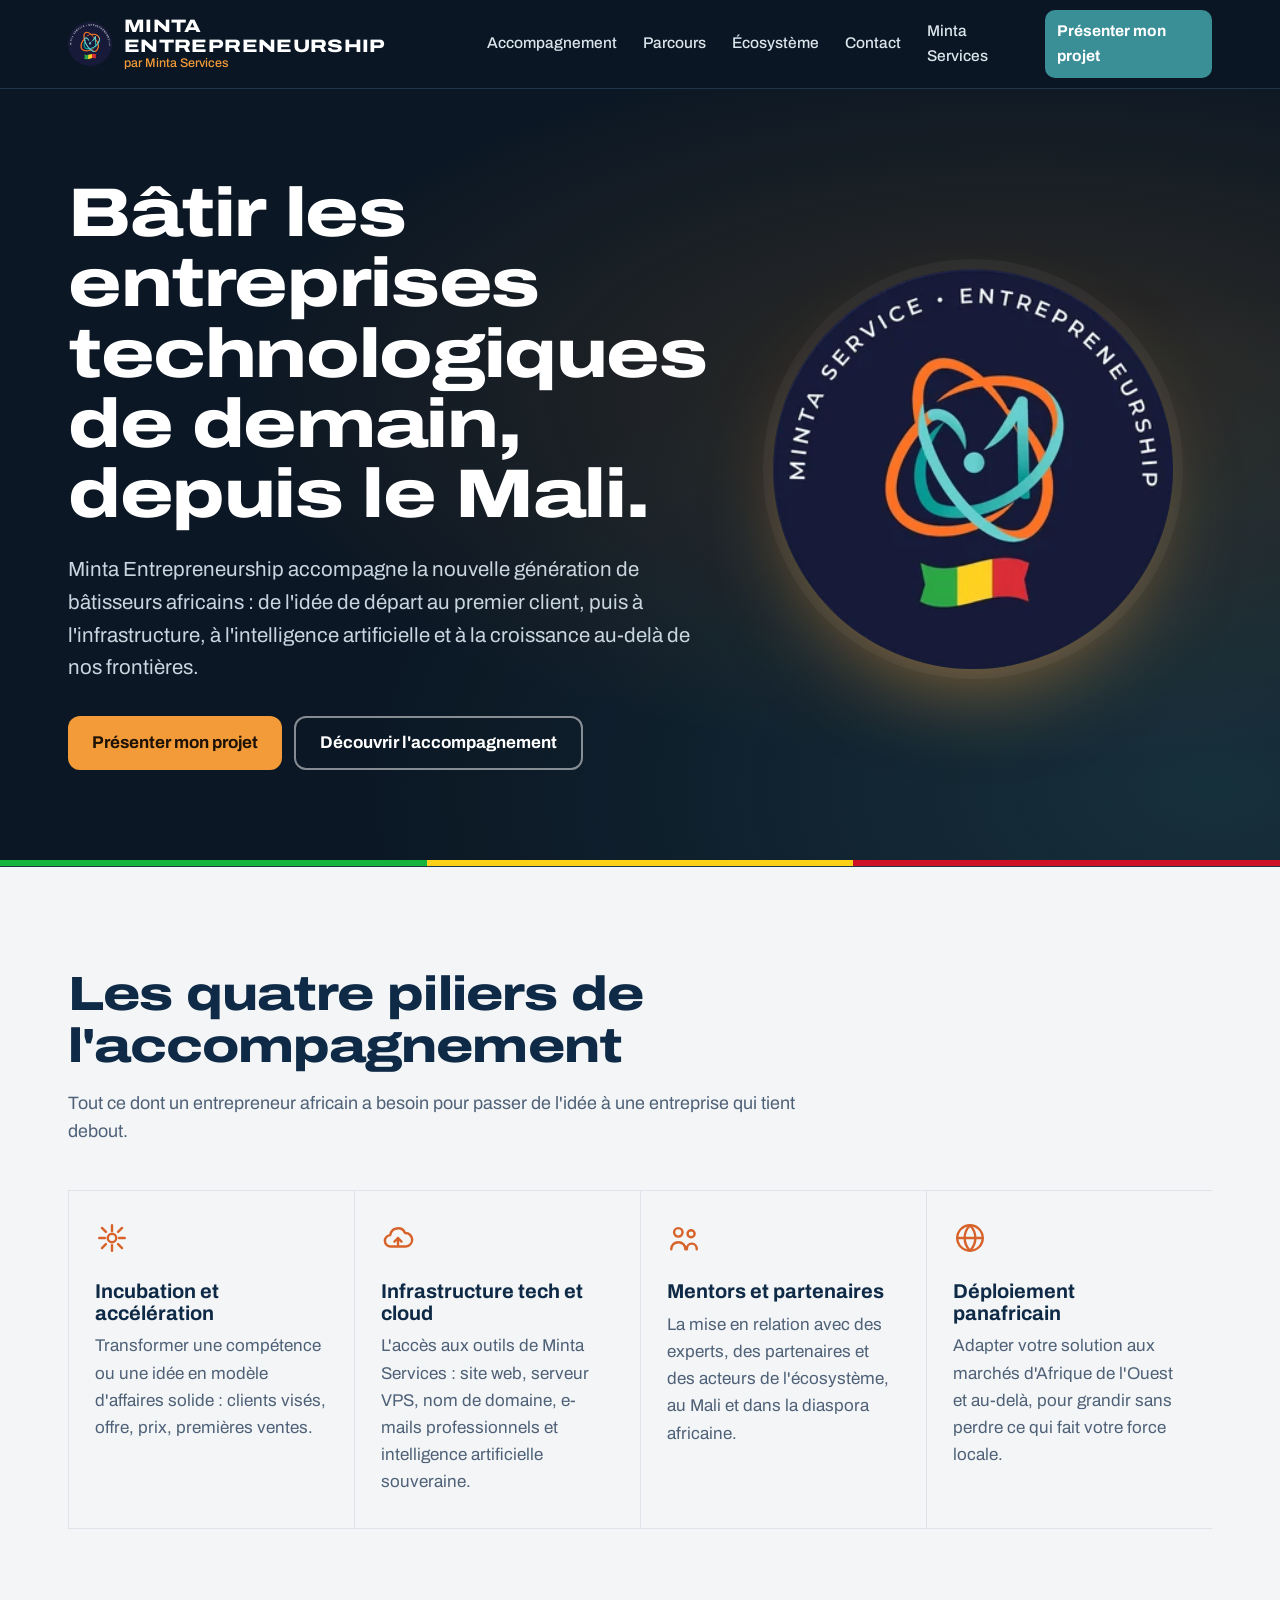
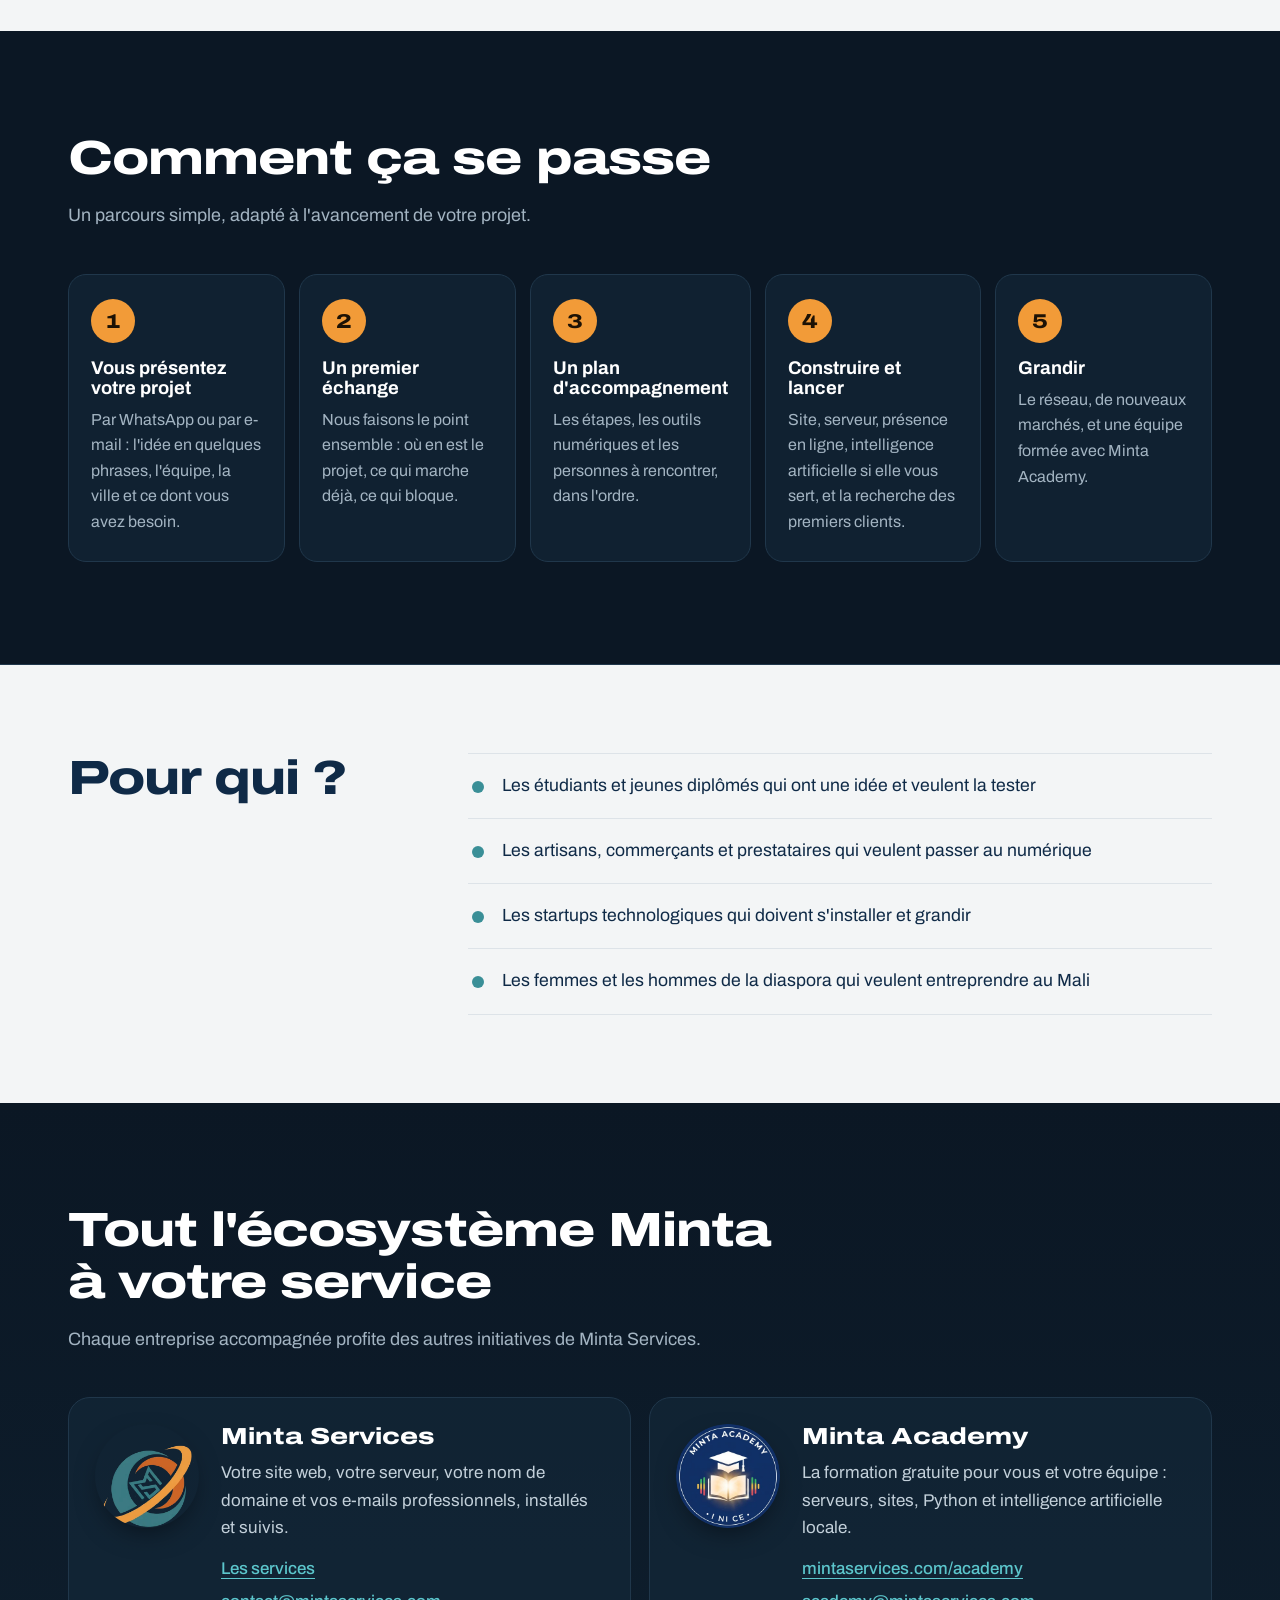
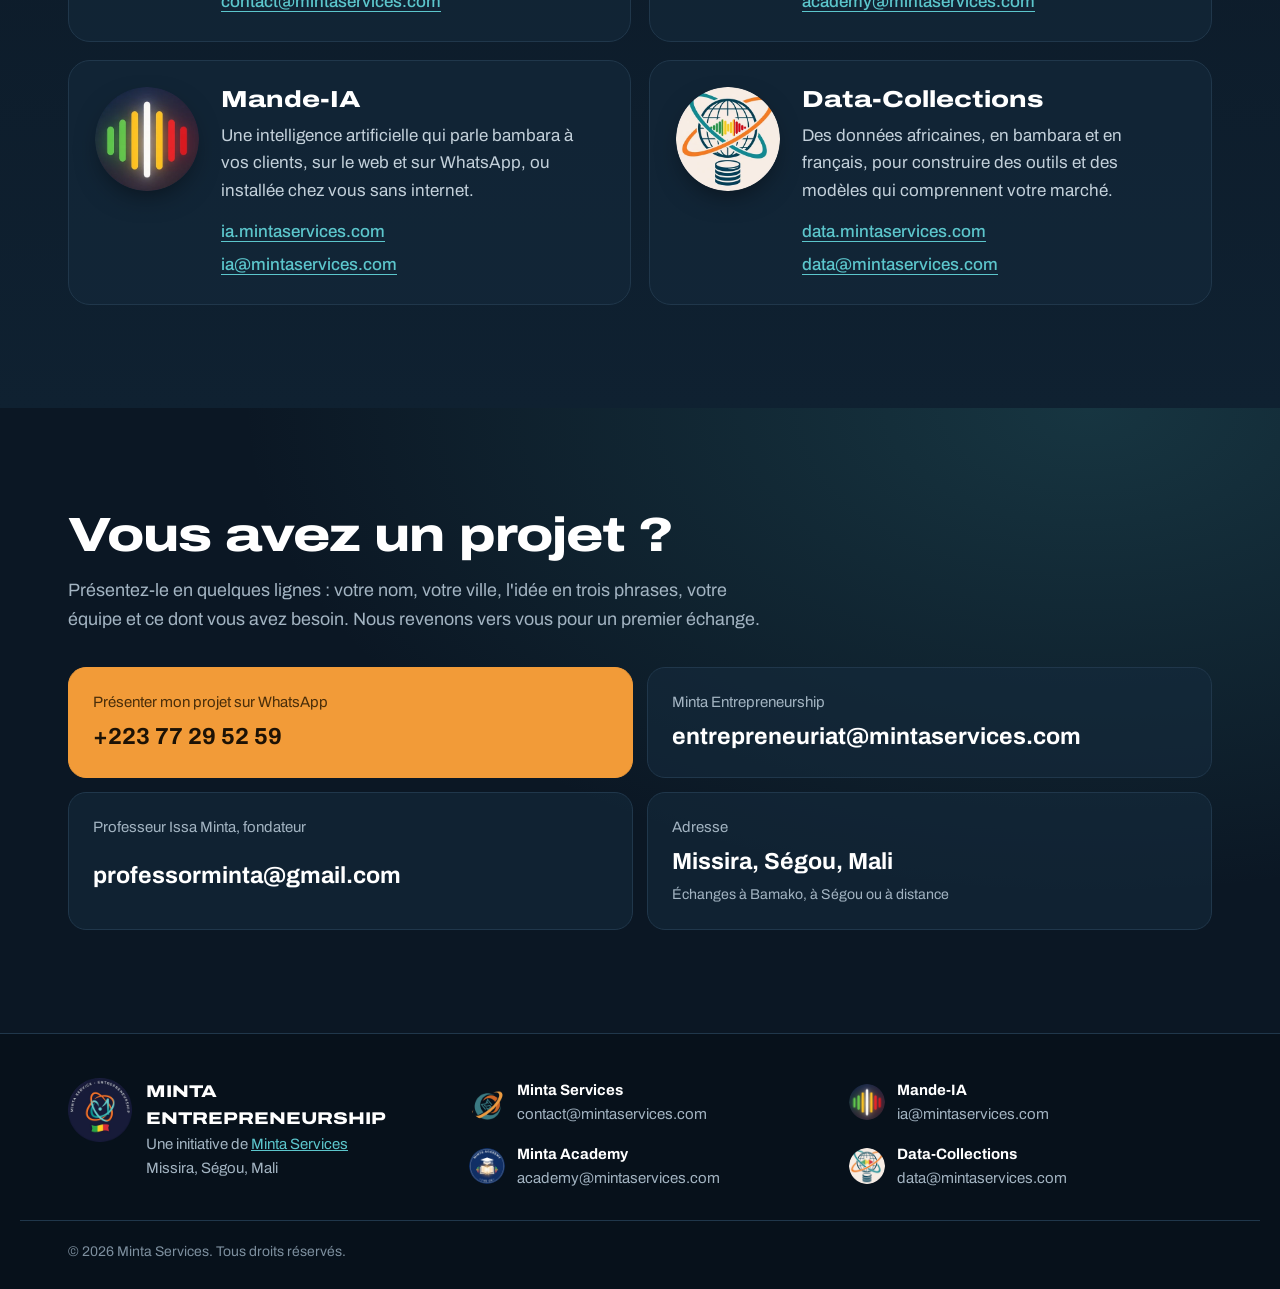
==== site/entrepreneuriat/index.html @ 2503c924 "Minta Entrepreneurship : nouvelle page /entrepreneuriat/ - Page moderne aux couleurs de Minta Servic" ====
<!doctype html>
<html lang="fr">
<head>
<meta charset="utf-8">
<meta name="viewport" content="width=device-width, initial-scale=1">
<title>Minta Entrepreneurship : bâtir les entreprises technologiques de demain, depuis le Mali</title>
<meta name="description" content="Minta Entrepreneurship accompagne les entrepreneurs maliens et africains, de l'idée au premier client : incubation, infrastructure cloud, IA en bambara, mentors et réseau panafricain.">
<meta name="theme-color" content="#0b1724">
<link rel="canonical" href="https://mintaservices.com/entrepreneuriat/">
<meta property="og:type" content="website">
<meta property="og:url" content="https://mintaservices.com/entrepreneuriat/">
<meta property="og:title" content="Minta Entrepreneurship">
<meta property="og:description" content="De l'idée au premier client : l'accompagnement des bâtisseurs africains, par Minta Services.">
<meta property="og:image" content="https://mintaservices.com/assets/logos/entrepreneurship.png">
<link rel="icon" href="../assets/logos/entrepreneurship.png" type="image/png">
<link rel="apple-touch-icon" href="../assets/logos/entrepreneurship.png">
<link rel="preconnect" href="https://fonts.googleapis.com">
<link rel="preconnect" href="https://fonts.gstatic.com" crossorigin>
<link rel="stylesheet" href="https://fonts.googleapis.com/css2?family=Archivo:wdth,wght@100,400;100,500;100,700;125,700;125,800&display=swap">
<link rel="stylesheet" href="../assets/css/site.css?v=2">
<link rel="stylesheet" href="../assets/css/entrepreneuriat.css?v=1">
</head>
<body class="ent-page">
<a class="skip" href="#contenu">Aller au contenu</a>

<header class="top">
  <div class="top-in">
    <a class="brand" href="./" aria-label="Minta Entrepreneurship, accueil">
      <img src="../assets/logos/entrepreneurship.webp" alt="" width="44" height="44">
      <span class="brand-text"><strong>Minta Entrepreneurship</strong><small>par Minta Services</small></span>
    </a>
    <button class="menu" type="button" aria-expanded="false" aria-controls="nav"><span class="menu-bars" aria-hidden="true"></span><span class="sr">Menu</span></button>
    <nav class="nav" id="nav" aria-label="Navigation principale">
      <a href="#piliers">Accompagnement</a>
      <a href="#parcours">Parcours</a>
      <a href="#ecosysteme">Écosystème</a>
      <a href="#contact">Contact</a>
      <a href="../">Minta Services</a>
      <a class="nav-cta" href="https://wa.me/22377295259?text=Bonjour%20Minta%20Entrepreneurship%2C%20je%20souhaite%20pr%C3%A9senter%20mon%20projet." target="_blank" rel="noopener">Présenter mon projet</a>
    </nav>
  </div>
</header>

<main id="contenu">

<section class="hero ent-hero">
  <div class="hero-in">
    <div class="hero-text">
      <h1>Bâtir les entreprises technologiques de demain, depuis le Mali.</h1>
      <p class="hero-lead">Minta Entrepreneurship accompagne la nouvelle génération de bâtisseurs africains : de l'idée de départ au premier client, puis à l'infrastructure, à l'intelligence artificielle et à la croissance au-delà de nos frontières.</p>
      <div class="actions">
        <a class="btn btn-orange" href="#contact">Présenter mon projet</a>
        <a class="btn btn-ghost" href="#piliers">Découvrir l'accompagnement</a>
      </div>
    </div>
    <div class="ent-badge" aria-hidden="true">
      <img src="../assets/logos/entrepreneurship.webp" alt="" width="320" height="320">
    </div>
  </div>
  <div class="mali-band" aria-hidden="true"><i></i><i></i><i></i></div>
</section>

<section class="services" id="piliers" aria-labelledby="piliers-titre">
  <div class="wrap">
    <div class="head">
      <h2 id="piliers-titre">Les quatre piliers de l'accompagnement</h2>
      <p>Tout ce dont un entrepreneur africain a besoin pour passer de l'idée à une entreprise qui tient debout.</p>
    </div>
    <div class="pillars">
      <article class="pillar">
        <svg viewBox="0 0 24 24" aria-hidden="true"><path d="M12 3v4M12 17v4M4.9 4.9l2.8 2.8M16.3 16.3l2.8 2.8M3 12h4M17 12h4M4.9 19.1l2.8-2.8M16.3 7.7l2.8-2.8"/><circle cx="12" cy="12" r="3"/></svg>
        <h3>Incubation et accélération</h3>
        <p>Transformer une compétence ou une idée en modèle d'affaires solide : clients visés, offre, prix, premières ventes.</p>
      </article>
      <article class="pillar">
        <svg viewBox="0 0 24 24" aria-hidden="true"><path d="M7 18a4 4 0 0 1-.5-8A5.5 5.5 0 0 1 17 8.5 4.5 4.5 0 0 1 17.5 18z"/><path d="M12 12v5M9.5 14.5 12 12l2.5 2.5"/></svg>
        <h3>Infrastructure tech et cloud</h3>
        <p>L'accès aux outils de Minta Services : site web, serveur VPS, nom de domaine, e-mails professionnels et intelligence artificielle souveraine.</p>
      </article>
      <article class="pillar">
        <svg viewBox="0 0 24 24" aria-hidden="true"><circle cx="8" cy="8" r="3"/><circle cx="17" cy="9" r="2.5"/><path d="M3 20c0-3 2.2-5 5-5s5 2 5 5M14 20c0-2.4 1.4-4 3.5-4s3.5 1.6 3.5 4"/></svg>
        <h3>Mentors et partenaires</h3>
        <p>La mise en relation avec des experts, des partenaires et des acteurs de l'écosystème, au Mali et dans la diaspora africaine.</p>
      </article>
      <article class="pillar">
        <svg viewBox="0 0 24 24" aria-hidden="true"><circle cx="12" cy="12" r="9"/><path d="M3 12h18M12 3c2.5 2.6 3.8 5.6 3.8 9s-1.3 6.4-3.8 9c-2.5-2.6-3.8-5.6-3.8-9S9.5 5.6 12 3z"/></svg>
        <h3>Déploiement panafricain</h3>
        <p>Adapter votre solution aux marchés d'Afrique de l'Ouest et au-delà, pour grandir sans perdre ce qui fait votre force locale.</p>
      </article>
    </div>
  </div>
</section>

<section class="parcours-ent" id="parcours" aria-labelledby="parcours-titre">
  <div class="wrap">
    <div class="head head-dark">
      <h2 id="parcours-titre">Comment ça se passe</h2>
      <p>Un parcours simple, adapté à l'avancement de votre projet.</p>
    </div>
    <ol class="steps-ent">
      <li><h3>Vous présentez votre projet</h3><p>Par WhatsApp ou par e-mail : l'idée en quelques phrases, l'équipe, la ville et ce dont vous avez besoin.</p></li>
      <li><h3>Un premier échange</h3><p>Nous faisons le point ensemble : où en est le projet, ce qui marche déjà, ce qui bloque.</p></li>
      <li><h3>Un plan d'accompagnement</h3><p>Les étapes, les outils numériques et les personnes à rencontrer, dans l'ordre.</p></li>
      <li><h3>Construire et lancer</h3><p>Site, serveur, présence en ligne, intelligence artificielle si elle vous sert, et la recherche des premiers clients.</p></li>
      <li><h3>Grandir</h3><p>Le réseau, de nouveaux marchés, et une équipe formée avec Minta Academy.</p></li>
    </ol>
  </div>
</section>

<section class="pour-qui" aria-labelledby="qui-titre">
  <div class="wrap qui-in">
    <h2 id="qui-titre">Pour qui ?</h2>
    <ul class="qui-list">
      <li>Les étudiants et jeunes diplômés qui ont une idée et veulent la tester</li>
      <li>Les artisans, commerçants et prestataires qui veulent passer au numérique</li>
      <li>Les startups technologiques qui doivent s'installer et grandir</li>
      <li>Les femmes et les hommes de la diaspora qui veulent entreprendre au Mali</li>
    </ul>
  </div>
</section>

<section class="eco" id="ecosysteme" aria-labelledby="eco-titre">
  <div class="wrap">
    <div class="head head-dark">
      <h2 id="eco-titre">Tout l'écosystème Minta à votre service</h2>
      <p>Chaque entreprise accompagnée profite des autres initiatives de Minta Services.</p>
    </div>
    <div class="brands">
      <article class="brand-card">
        <img class="brand-logo" src="../assets/logos/minta-services.webp" alt="Logo Minta Services" width="384" height="384" loading="lazy">
        <div class="brand-body">
          <h3>Minta Services</h3>
          <p>Votre site web, votre serveur, votre nom de domaine et vos e-mails professionnels, installés et suivis.</p>
          <ul class="brand-links"><li><a href="../#services">Les services</a></li><li><a href="mailto:contact@mintaservices.com">contact@mintaservices.com</a></li></ul>
        </div>
      </article>
      <article class="brand-card">
        <img class="brand-logo" src="../assets/logos/minta-academy.webp" alt="Logo Minta Academy" width="320" height="320" loading="lazy">
        <div class="brand-body">
          <h3>Minta Academy</h3>
          <p>La formation gratuite pour vous et votre équipe : serveurs, sites, Python et intelligence artificielle locale.</p>
          <ul class="brand-links"><li><a href="../academy/">mintaservices.com/academy</a></li><li><a href="mailto:academy@mintaservices.com">academy@mintaservices.com</a></li></ul>
        </div>
      </article>
      <article class="brand-card">
        <img class="brand-logo" src="../assets/logos/mande-ia.webp" alt="Logo Mande-IA" width="320" height="320" loading="lazy">
        <div class="brand-body">
          <h3>Mande-IA</h3>
          <p>Une intelligence artificielle qui parle bambara à vos clients, sur le web et sur WhatsApp, ou installée chez vous sans internet.</p>
          <ul class="brand-links"><li><a href="https://ia.mintaservices.com" target="_blank" rel="noopener">ia.mintaservices.com</a></li><li><a href="mailto:ia@mintaservices.com">ia@mintaservices.com</a></li></ul>
        </div>
      </article>
      <article class="brand-card">
        <img class="brand-logo" src="../assets/logos/data-collections.webp" alt="Logo Data-Collections" width="320" height="320" loading="lazy">
        <div class="brand-body">
          <h3>Data-Collections</h3>
          <p>Des données africaines, en bambara et en français, pour construire des outils et des modèles qui comprennent votre marché.</p>
          <ul class="brand-links"><li><a href="https://data.mintaservices.com" target="_blank" rel="noopener">data.mintaservices.com</a></li><li><a href="mailto:data@mintaservices.com">data@mintaservices.com</a></li></ul>
        </div>
      </article>
    </div>
  </div>
</section>

<section class="contact" id="contact" aria-labelledby="contact-titre">
  <div class="wrap">
    <h2 id="contact-titre">Vous avez un projet ?</h2>
    <p class="contact-lead">Présentez-le en quelques lignes : votre nom, votre ville, l'idée en trois phrases, votre équipe et ce dont vous avez besoin. Nous revenons vers vous pour un premier échange.</p>
    <div class="contact-grid">
      <a class="contact-item contact-main" href="https://wa.me/22377295259?text=Bonjour%20Minta%20Entrepreneurship%2C%0ANom%20%3A%20%0AVille%20%3A%20%0AMon%20projet%20%3A%20%0AMon%20%C3%A9quipe%20%3A%20%0AMon%20besoin%20%3A%20" target="_blank" rel="noopener">
        <span>Présenter mon projet sur WhatsApp</span><strong>+223 77 29 52 59</strong>
      </a>
      <a class="contact-item" href="mailto:entrepreneuriat@mintaservices.com?subject=Pr%C3%A9sentation%20de%20mon%20projet">
        <span>Minta Entrepreneurship</span><strong>entrepreneuriat@mintaservices.com</strong>
      </a>
      <a class="contact-item" href="mailto:professorminta@gmail.com">
        <span>Professeur Issa Minta, fondateur</span><strong>professorminta@gmail.com</strong>
      </a>
      <div class="contact-item">
        <span>Adresse</span><strong>Missira, Ségou, Mali</strong><small>Échanges à Bamako, à Ségou ou à distance</small>
      </div>
    </div>
  </div>
</section>

</main>

<footer class="foot">
  <div class="wrap foot-in">
    <div class="foot-brand">
      <img src="../assets/logos/entrepreneurship.webp" alt="" width="64" height="64" loading="lazy">
      <p><strong>Minta Entrepreneurship</strong>Une initiative de <a href="../">Minta Services</a><br>Missira, Ségou, Mali</p>
    </div>
    <ul class="foot-eco">
      <li><img src="../assets/logos/minta-services.webp" alt="" width="36" height="36" loading="lazy"><span><a href="../">Minta Services</a><a href="mailto:contact@mintaservices.com">contact@mintaservices.com</a></span></li>
      <li><img src="../assets/logos/mande-ia.webp" alt="" width="36" height="36" loading="lazy"><span><a href="https://ia.mintaservices.com">Mande-IA</a><a href="mailto:ia@mintaservices.com">ia@mintaservices.com</a></span></li>
      <li><img src="../assets/logos/minta-academy.webp" alt="" width="36" height="36" loading="lazy"><span><a href="../academy/">Minta Academy</a><a href="mailto:academy@mintaservices.com">academy@mintaservices.com</a></span></li>
      <li><img src="../assets/logos/data-collections.webp" alt="" width="36" height="36" loading="lazy"><span><a href="https://data.mintaservices.com">Data-Collections</a><a href="mailto:data@mintaservices.com">data@mintaservices.com</a></span></li>
    </ul>
  </div>
  <p class="wrap copy">© <span id="annee">2026</span> Minta Services. Tous droits réservés.</p>
</footer>

<script src="../assets/js/site.js?v=1" defer></script>
</body>
</html>
---- site/assets/css/site.css ----
:root {
  --night: #0b1724;
  --night-2: #0f2131;
  --night-3: #142a3d;
  --line-d: #20374b;
  --snow: #f3f5f6;
  --white: #ffffff;
  --ink: #0f2a47;
  --mute-l: #4f6178;
  --mute-d: #a3b4c2;
  --line-l: #dde3e8;
  --teal: #3a8f97;
  --teal-bright: #5cc6cc;
  --orange: #f29b38;
  --ember: #d8632a;
  --font: "Archivo", system-ui, -apple-system, "Segoe UI", sans-serif;
  --gutter: clamp(16px, 4vw, 48px);
  --max: 1240px;
}
* { box-sizing: border-box; }
html { scroll-behavior: smooth; scroll-padding-top: 84px; -webkit-text-size-adjust: 100%; }
@media (prefers-reduced-motion: reduce) { html { scroll-behavior: auto; } }
body { margin: 0; background: var(--night); color: var(--white); font: 400 17px/1.6 var(--font); font-stretch: 100%; }
img { display: block; max-width: 100%; height: auto; }
a { color: inherit; }
h1, h2, h3 { margin: 0; line-height: 1.08; }
h1, h2 { font-stretch: 125%; font-weight: 800; letter-spacing: -0.02em; }
h3 { font-weight: 700; }
code { font-family: ui-monospace, Consolas, monospace; font-size: 0.88em; padding: 1px 6px; border-radius: 6px; background: rgba(92, 198, 204, .14); color: var(--teal-bright); overflow-wrap: anywhere; }
:focus-visible { outline: 3px solid var(--orange); outline-offset: 3px; border-radius: 6px; }
.sr { position: absolute; width: 1px; height: 1px; overflow: hidden; clip: rect(0 0 0 0); white-space: nowrap; }
.skip { position: absolute; left: -999px; top: 8px; z-index: 20; background: var(--orange); color: var(--night); padding: 8px 14px; border-radius: 8px; font-weight: 700; }
.skip:focus { left: 8px; }
.wrap { max-width: var(--max); margin: 0 auto; padding: 0 var(--gutter); }

.btn { display: inline-flex; align-items: center; justify-content: center; min-height: 54px; padding: 14px 24px; border-radius: 12px; font: 700 17px/1.2 var(--font); text-decoration: none; text-align: center; }
.btn-orange { background: var(--orange); color: #1d1205; }
.btn-orange:hover { background: #ffad52; }
.btn-ghost { border: 2px solid rgba(255, 255, 255, .5); color: var(--white); }
.btn-ghost:hover { border-color: var(--white); background: rgba(255, 255, 255, .06); }
.actions { display: flex; flex-wrap: wrap; gap: 12px; }

/* En-tête */
.top { position: sticky; top: 0; z-index: 10; background: rgba(11, 23, 36, .92); backdrop-filter: blur(12px); border-bottom: 1px solid var(--line-d); }
.top-in { max-width: var(--max); margin: 0 auto; padding: 10px var(--gutter); display: flex; align-items: center; gap: 16px; }
.brand { display: flex; align-items: center; gap: 12px; text-decoration: none; margin-right: auto; }
.brand img { width: 44px; height: 44px; }
.brand-text { display: grid; line-height: 1.1; }
.brand-text strong { font-stretch: 125%; font-weight: 800; font-size: 18px; text-transform: uppercase; letter-spacing: .02em; }
.brand-text small { font-size: 12.5px; color: var(--orange); font-weight: 500; }
.nav { display: flex; align-items: center; gap: 2px; }
.nav a { text-decoration: none; font-weight: 500; font-size: 15.5px; padding: 9px 12px; border-radius: 10px; color: #dbe5ec; }
.nav a:hover { background: var(--night-3); color: var(--white); }
.nav .nav-cta { background: var(--teal); color: var(--white); font-weight: 700; margin-left: 8px; }
.nav .nav-cta:hover { background: #46a3ab; }
.menu { display: none; width: 46px; height: 46px; border-radius: 12px; border: 1px solid var(--line-d); background: var(--night-2); color: var(--white); cursor: pointer; }
.menu-bars, .menu-bars::before, .menu-bars::after { display: block; width: 20px; height: 2px; background: currentColor; margin: 0 auto; position: relative; transition: transform .2s; }
.menu-bars::before, .menu-bars::after { content: ""; position: absolute; left: 0; }
.menu-bars::before { top: -6px; } .menu-bars::after { top: 6px; }
.menu[aria-expanded="true"] .menu-bars { background: transparent; }
.menu[aria-expanded="true"] .menu-bars::before { transform: translateY(6px) rotate(45deg); }
.menu[aria-expanded="true"] .menu-bars::after { transform: translateY(-6px) rotate(-45deg); }
@media (max-width: 980px) {
  .menu { display: block; }
  .nav { display: none; position: absolute; top: 100%; left: 0; right: 0; flex-direction: column; align-items: stretch; padding: 10px var(--gutter) 18px; background: var(--night); border-bottom: 1px solid var(--line-d); }
  .nav.is-open { display: flex; }
  .nav a { padding: 13px 12px; font-size: 17px; }
  .nav .nav-cta { margin: 8px 0 0; text-align: center; }
}
@media (max-width: 420px) { .brand-text small { display: none; } .brand-text strong { font-size: 16px; } }

/* Accueil */
.hero { position: relative; overflow: hidden; border-bottom: 1px solid var(--line-d); }
.hero-in { max-width: var(--max); margin: 0 auto; padding: clamp(40px, 7vw, 96px) var(--gutter) clamp(48px, 7vw, 96px); display: grid; gap: 28px; align-items: center; }
@media (min-width: 1000px) { .hero-in { grid-template-columns: 1.05fr 1fr; } }
.hero-text { position: relative; z-index: 1; }
.hero h1 { font-size: clamp(2.4rem, 5.6vw, 4.3rem); line-height: 1.02; max-width: 15ch; text-wrap: balance; }
.hero-lead { font-size: clamp(1.1rem, 1.8vw, 1.28rem); color: #c9d6df; max-width: 34em; margin: 24px 0 32px; }
.proof { list-style: none; margin: 40px 0 0; padding: 22px 0 0; border-top: 1px solid var(--line-d); display: grid; gap: 16px; }
@media (min-width: 640px) { .proof { grid-template-columns: repeat(3, 1fr); } }
.proof li { font-size: 15px; color: var(--mute-d); line-height: 1.45; }
.proof strong { display: block; color: var(--teal-bright); font-size: 15.5px; margin-bottom: 2px; }
.hero-art { position: relative; margin: 0 calc(var(--gutter) * -1); }
.hero-art img { width: 100%; aspect-ratio: 1440 / 960; object-fit: cover; -webkit-mask-image: radial-gradient(ellipse 60% 60% at 50% 50%, #000 50%, transparent 100%); mask-image: radial-gradient(ellipse 60% 60% at 50% 50%, #000 50%, transparent 100%); }
@media (min-width: 1000px) { .hero-art { margin: 0 calc(var(--gutter) * -1) 0 -40px; } .hero-art img { transform: scale(1.12); } }

/* Sections */
.head { max-width: 46rem; margin-bottom: 44px; }
.head h2, .faq h2, .contact h2, .founder h2 { font-size: clamp(1.9rem, 4.2vw, 3rem); }
.head p { margin: 16px 0 0; font-size: 1.12rem; }

.services { background: var(--snow); color: var(--ink); padding: clamp(56px, 8vw, 104px) 0; }
.services .head p { color: var(--mute-l); }
.service-grid { display: grid; gap: 0; border-top: 1px solid var(--line-l); }
@media (min-width: 720px) { .service-grid { grid-template-columns: repeat(2, 1fr); } }
@media (min-width: 1060px) { .service-grid { grid-template-columns: repeat(3, 1fr); } }
.service { padding: 30px 28px 32px 0; border-bottom: 1px solid var(--line-l); }
@media (min-width: 720px) { .service { padding-left: 28px; border-left: 1px solid var(--line-l); } .service-grid { border-left: 0; } }
.service svg { width: 34px; height: 34px; fill: none; stroke: var(--teal); stroke-width: 1.7; stroke-linecap: round; stroke-linejoin: round; }
.service h3 { font-size: 1.28rem; margin: 18px 0 8px; }
.service p { margin: 0; color: var(--mute-l); }
.chips { display: flex; flex-wrap: wrap; gap: 6px; margin-top: 14px !important; }
.chips span { font-weight: 700; font-size: 14px; color: var(--ink); background: var(--white); border: 1px solid var(--line-l); border-radius: 999px; padding: 3px 11px; }
.more { display: inline-block; margin-top: 12px; font-weight: 700; color: var(--ember); text-underline-offset: 4px; }

.eco { padding: clamp(56px, 8vw, 104px) 0; background: linear-gradient(180deg, var(--night) 0%, var(--night-2) 100%); }
.head-dark p { color: var(--mute-d); }
.brands { display: grid; gap: 18px; }
@media (min-width: 900px) { .brands { grid-template-columns: repeat(2, 1fr); } }
.brand-card { display: grid; grid-template-columns: auto 1fr; gap: 22px; align-items: start; padding: 26px; border: 1px solid var(--line-d); border-radius: 22px; background: rgba(20, 42, 61, .55); }
.brand-logo { width: 104px; height: 104px; border-radius: 50%; box-shadow: 0 10px 30px -12px rgba(0, 0, 0, .7); }
.brand-body h3 { font-size: 1.45rem; font-stretch: 125%; font-weight: 800; }
.brand-body p { margin: 10px 0 14px; color: #c3d0da; }
.brand-links { list-style: none; margin: 0; padding: 0; display: grid; gap: 6px; }
.brand-links a { color: var(--teal-bright); font-weight: 500; text-underline-offset: 4px; overflow-wrap: anywhere; }
.brand-links a:hover { color: var(--white); }
@media (max-width: 520px) { .brand-card { grid-template-columns: 1fr; padding: 22px; } .brand-logo { width: 88px; height: 88px; } }

.videos { padding: clamp(56px, 8vw, 104px) 0; border-top: 1px solid var(--line-d); }
.videos-head { display: flex; gap: 20px; align-items: center; margin-bottom: 36px; max-width: 52rem; }
.videos-head img { width: 88px; height: 88px; border-radius: 50%; flex: none; }
.videos-head h2 { font-size: clamp(1.9rem, 4.2vw, 3rem); }
.videos-head p { margin: 10px 0 0; color: var(--mute-d); font-size: 1.08rem; }
@media (max-width: 560px) { .videos-head { flex-direction: column; align-items: flex-start; } .videos-head img { width: 72px; height: 72px; } }
.feature-video { display: grid; gap: 26px; align-items: center; margin-bottom: 28px; }
@media (min-width: 960px) { .feature-video { grid-template-columns: 1.5fr 1fr; } }
.video-frame, .video-thumb { position: relative; display: block; border-radius: 18px; overflow: hidden; background: var(--night-3); aspect-ratio: 16 / 9; }
.video-frame img, .video-thumb img { width: 100%; height: 100%; object-fit: cover; }
.video-frame iframe, .video-thumb iframe { position: absolute; inset: 0; width: 100%; height: 100%; border: 0; }
.play { position: absolute; left: 50%; top: 50%; width: 76px; height: 76px; margin: -38px 0 0 -38px; border-radius: 50%; background: var(--orange); display: grid; place-items: center; box-shadow: 0 10px 30px rgba(0, 0, 0, .45); }
.play svg { width: 32px; height: 32px; fill: #1d1205; margin-left: 4px; }
.play-sm { width: 56px; height: 56px; margin: -28px 0 0 -28px; }
.play-sm svg { width: 24px; height: 24px; }
.video-frame:hover .play, .video-thumb:hover .play { background: #ffad52; }
.feature-text h3 { font-size: clamp(1.35rem, 2.4vw, 1.7rem); }
.feature-text p { color: var(--mute-d); margin: 12px 0 22px; }
.video-grid { display: grid; gap: 22px; }
@media (min-width: 760px) { .video-grid { grid-template-columns: repeat(3, 1fr); } }
.video-thumb { background: radial-gradient(circle at 30% 30%, #1d4a5c, var(--night-3)); }
.video-card h3 { font-size: 1.12rem; margin: 14px 0 4px; }
.video-card p { margin: 0; color: var(--mute-d); font-size: 15px; }

.founder { background: var(--snow); color: var(--ink); padding: clamp(56px, 8vw, 104px) 0; }
.founder-in { display: grid; gap: 40px; align-items: center; }
@media (min-width: 960px) { .founder-in { grid-template-columns: 1.2fr 1fr; } }
.role { color: var(--ember); font-weight: 700; margin: 12px 0 18px; font-size: 1.08rem; }
.founder p { max-width: 38em; }
.founder-links { list-style: none; padding: 0; margin: 22px 0 0; display: flex; flex-wrap: wrap; gap: 10px 22px; }
.founder-links a { color: var(--ink); font-weight: 700; text-underline-offset: 4px; }
.motto { margin: 0; padding: 34px 34px 34px 38px; border-radius: 22px; background: var(--night); color: var(--white); position: relative; overflow: hidden; }
.motto::before { content: ""; position: absolute; left: 0; top: 0; bottom: 0; width: 8px; background: linear-gradient(180deg, #14b53a 0 33.3%, #fcd116 33.3% 66.6%, #ce1126 66.6%); }
.motto p { margin: 0; font-stretch: 125%; font-weight: 800; font-size: clamp(1.6rem, 3.4vw, 2.3rem); line-height: 1.12; max-width: 14ch; }

.faq { background: var(--white); color: var(--ink); padding: clamp(56px, 8vw, 104px) 0; }
.faq-in { display: grid; gap: 32px; }
@media (min-width: 960px) { .faq-in { grid-template-columns: 1fr 1.6fr; } }
.faq-list details { border-bottom: 1px solid var(--line-l); }
.faq-list details:first-child { border-top: 1px solid var(--line-l); }
.faq-list summary { cursor: pointer; padding: 20px 40px 20px 0; font-weight: 700; font-size: 1.08rem; list-style: none; position: relative; }
.faq-list summary::-webkit-details-marker { display: none; }
.faq-list summary::after { content: "+"; position: absolute; right: 6px; top: 16px; font-size: 26px; font-weight: 400; color: var(--teal); }
.faq-list details[open] summary::after { content: "−"; }
.faq-list p { margin: 0 0 22px; color: var(--mute-l); max-width: 42em; }
.faq-list a { color: var(--ember); font-weight: 700; }

.contact { padding: clamp(56px, 8vw, 104px) 0; background: radial-gradient(ellipse at 85% 0%, rgba(58, 143, 151, .25), transparent 55%), var(--night); }
.contact-lead { color: var(--mute-d); font-size: 1.12rem; margin: 14px 0 34px; max-width: 40em; }
.contact-grid { display: grid; gap: 14px; }
@media (min-width: 760px) { .contact-grid { grid-template-columns: repeat(2, 1fr); } }
.contact-item { display: grid; gap: 4px; padding: 22px 24px; border-radius: 18px; border: 1px solid var(--line-d); background: rgba(20, 42, 61, .6); text-decoration: none; }
.contact-item span { color: var(--mute-d); font-size: 15px; }
.contact-item strong { font-size: clamp(1.15rem, 2.4vw, 1.45rem); overflow-wrap: anywhere; }
.contact-item small { color: var(--mute-d); }
a.contact-item:hover { border-color: var(--teal-bright); }
.contact-main { background: var(--orange); border-color: var(--orange); color: #1d1205; }
.contact-main span { color: #4a2e0a; }
a.contact-main:hover { background: #ffad52; border-color: #ffad52; }
.social { list-style: none; padding: 0; margin: 30px 0 0; display: flex; flex-wrap: wrap; gap: 8px; }
.social a { display: inline-block; padding: 8px 14px; border-radius: 999px; border: 1px solid var(--line-d); text-decoration: none; font-size: 15px; color: #dbe5ec; }
.social a:hover { border-color: var(--teal-bright); color: var(--white); }

.foot { background: #07111b; border-top: 1px solid var(--line-d); padding: 44px 0 26px; }
.foot-in { display: grid; gap: 30px; }
@media (min-width: 900px) { .foot-in { grid-template-columns: 1fr 2fr; } }
.foot-brand { display: flex; gap: 14px; align-items: flex-start; }
.foot-brand img { width: 64px; height: 64px; }
.foot-brand p { margin: 0; color: var(--mute-d); font-size: 15px; }
.foot-brand strong { display: block; color: var(--white); font-stretch: 125%; font-weight: 800; text-transform: uppercase; font-size: 17px; }
.foot-eco { list-style: none; margin: 0; padding: 0; display: grid; gap: 16px; }
@media (min-width: 640px) { .foot-eco { grid-template-columns: repeat(2, 1fr); } }
.foot-eco li { display: flex; gap: 12px; align-items: center; }
.foot-eco img { width: 36px; height: 36px; border-radius: 50%; flex: none; }
.foot-eco span { display: grid; font-size: 15px; min-width: 0; }
.foot-eco a { text-decoration: none; color: var(--mute-d); overflow-wrap: anywhere; }
.foot-eco a:first-child { color: var(--white); font-weight: 700; }
.foot-eco a:hover { color: var(--teal-bright); }
.copy { color: #7d8f9e; font-size: 14px; margin-top: 30px; padding-top: 20px; border-top: 1px solid var(--line-d); }
---- site/assets/css/entrepreneuriat.css ----
.ent-hero { background: radial-gradient(ellipse at 80% 40%, rgba(242, 155, 56, .16), transparent 55%), radial-gradient(ellipse at 95% 90%, rgba(92, 198, 204, .14), transparent 50%), var(--night); }
.ent-hero h1 { max-width: 16ch; }
.ent-badge { display: grid; place-items: center; padding: 10px 0 20px; }
.ent-badge img { width: min(78vw, 400px); height: auto; border-radius: 50%; box-shadow: 0 0 0 10px rgba(255, 255, 255, .04), 0 40px 90px -30px rgba(242, 155, 56, .55); }
.mali-band { display: grid; grid-template-columns: repeat(3, 1fr); height: 6px; }
.mali-band i:nth-child(1) { background: #14b53a; } .mali-band i:nth-child(2) { background: #fcd116; } .mali-band i:nth-child(3) { background: #ce1126; }

.pillars { display: grid; gap: 0; border-top: 1px solid var(--line-l); }
@media (min-width: 760px) { .pillars { grid-template-columns: repeat(2, 1fr); } }
@media (min-width: 1100px) { .pillars { grid-template-columns: repeat(4, 1fr); } }
.pillar { padding: 30px 26px 32px 0; border-bottom: 1px solid var(--line-l); }
@media (min-width: 760px) { .pillar { padding-left: 26px; border-left: 1px solid var(--line-l); } }
.pillar svg { width: 34px; height: 34px; fill: none; stroke: var(--ember); stroke-width: 1.7; stroke-linecap: round; stroke-linejoin: round; }
.pillar h3 { font-size: 1.25rem; margin: 18px 0 8px; }
.pillar p { margin: 0; color: var(--mute-l); }

.parcours-ent { padding: clamp(56px, 8vw, 104px) 0; border-bottom: 1px solid var(--line-d); }
.steps-ent { list-style: none; counter-reset: etape; margin: 0; padding: 0; display: grid; gap: 14px; }
@media (min-width: 980px) { .steps-ent { grid-template-columns: repeat(5, 1fr); } }
.steps-ent li { counter-increment: etape; position: relative; padding: 24px 22px 26px; border-radius: 18px; background: rgba(20, 42, 61, .55); border: 1px solid var(--line-d); }
.steps-ent li::before { content: counter(etape); display: grid; place-items: center; width: 44px; height: 44px; border-radius: 50%; background: var(--orange); color: #1d1205; font-stretch: 125%; font-weight: 800; font-size: 20px; margin-bottom: 16px; }
.steps-ent h3 { font-size: 1.15rem; }
.steps-ent p { margin: 8px 0 0; color: var(--mute-d); font-size: 16px; }

.pour-qui { background: var(--snow); color: var(--ink); padding: clamp(48px, 7vw, 88px) 0; }
.qui-in { display: grid; gap: 28px; }
@media (min-width: 900px) { .qui-in { grid-template-columns: 1fr 2fr; align-items: start; } }
.pour-qui h2 { font-size: clamp(1.9rem, 4.2vw, 3rem); }
.qui-list { list-style: none; margin: 0; padding: 0; display: grid; gap: 0; }
.qui-list li { padding: 18px 0 18px 34px; border-bottom: 1px solid var(--line-l); position: relative; font-size: 1.1rem; }
.qui-list li:first-child { border-top: 1px solid var(--line-l); }
.qui-list li::before { content: ""; position: absolute; left: 4px; top: 27px; width: 12px; height: 12px; border-radius: 50%; background: var(--teal); }

.foot-brand a { color: var(--teal-bright); }
@media (max-width: 420px) { .ent-page .brand-text strong { font-size: 14px; letter-spacing: 0; } }
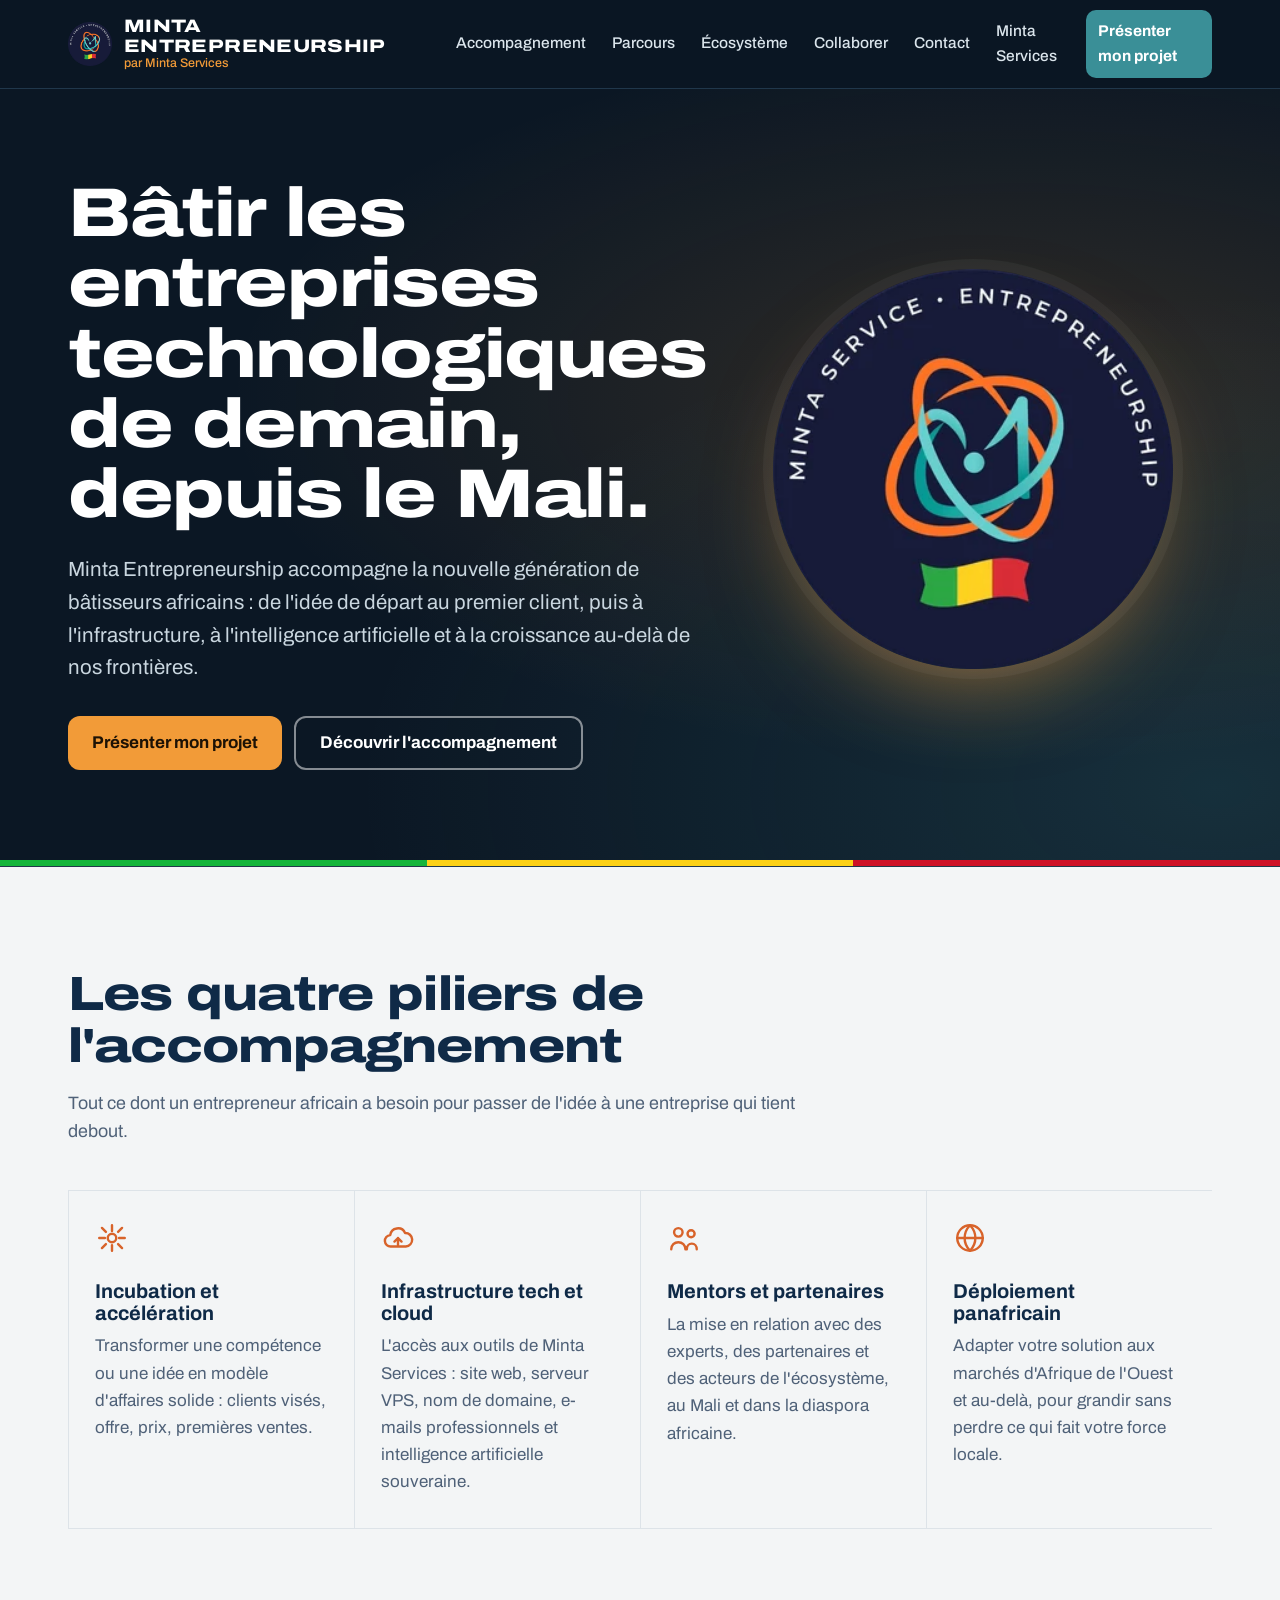
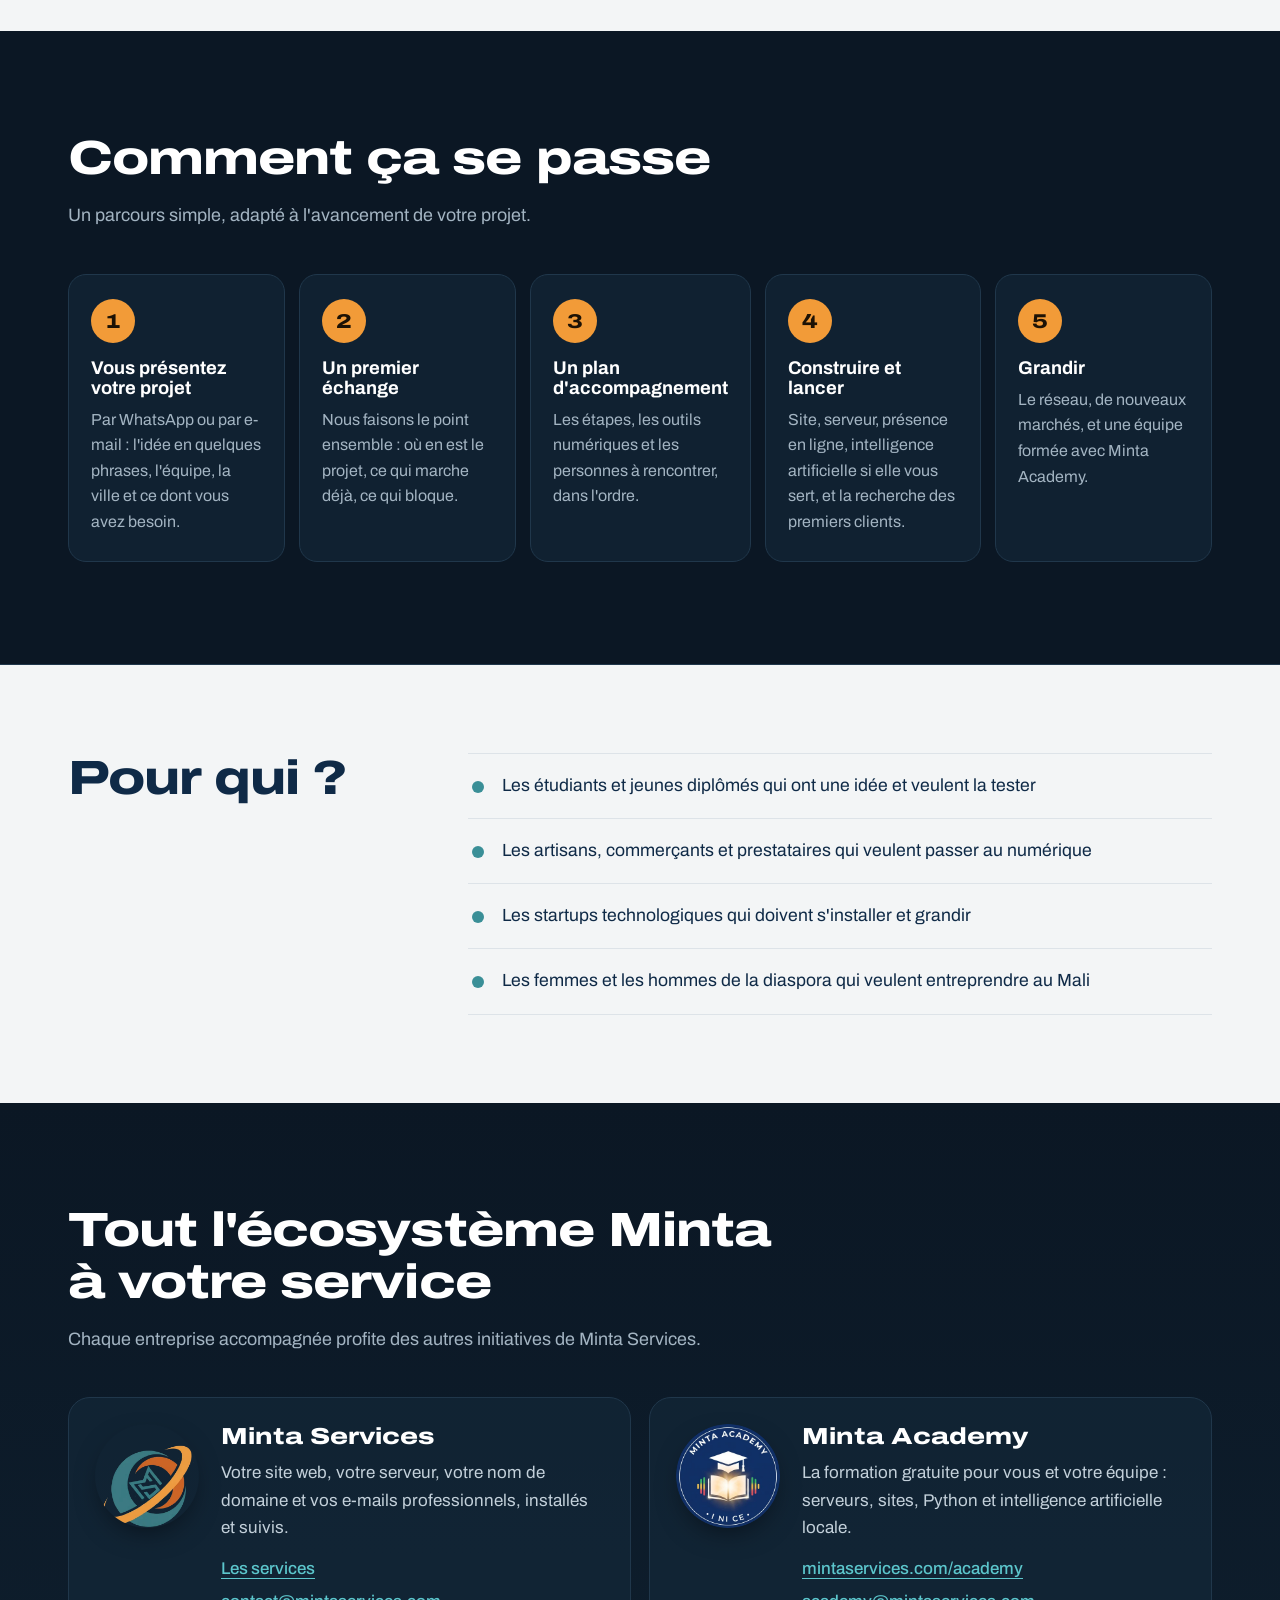
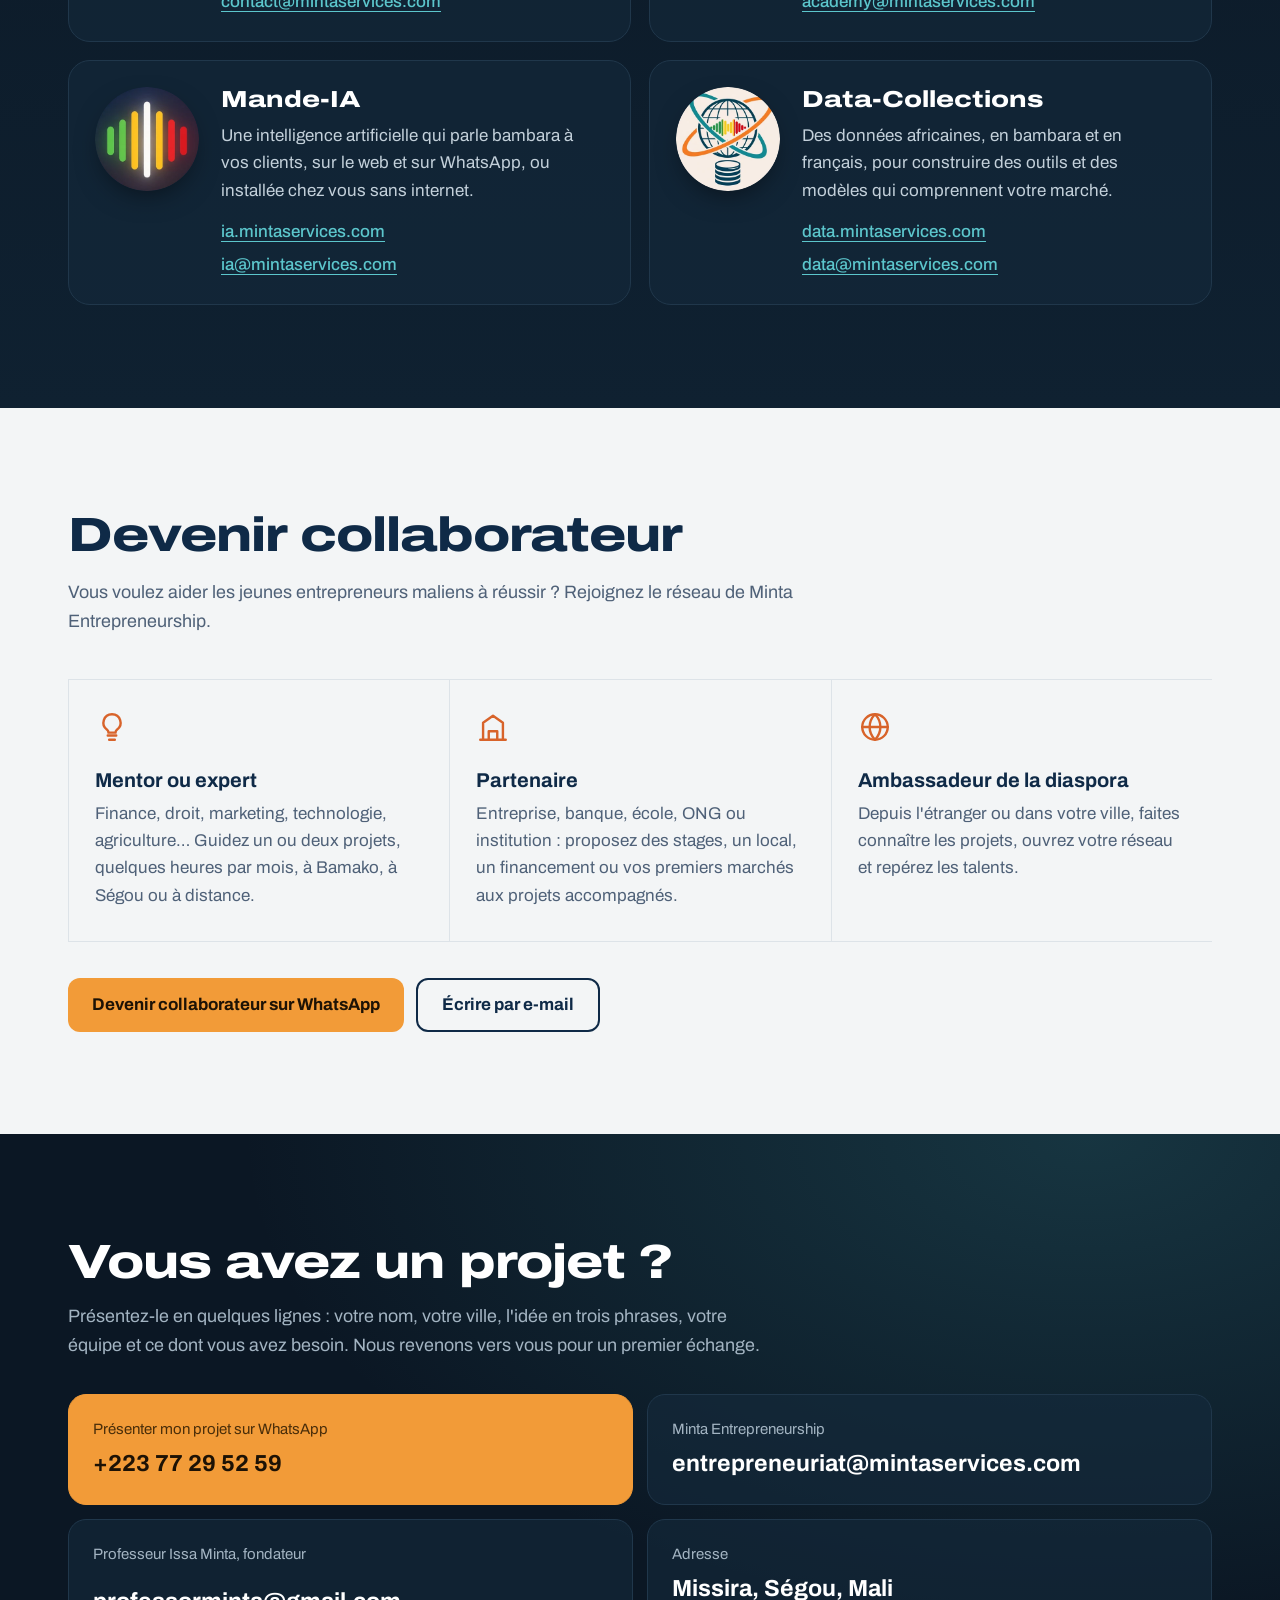
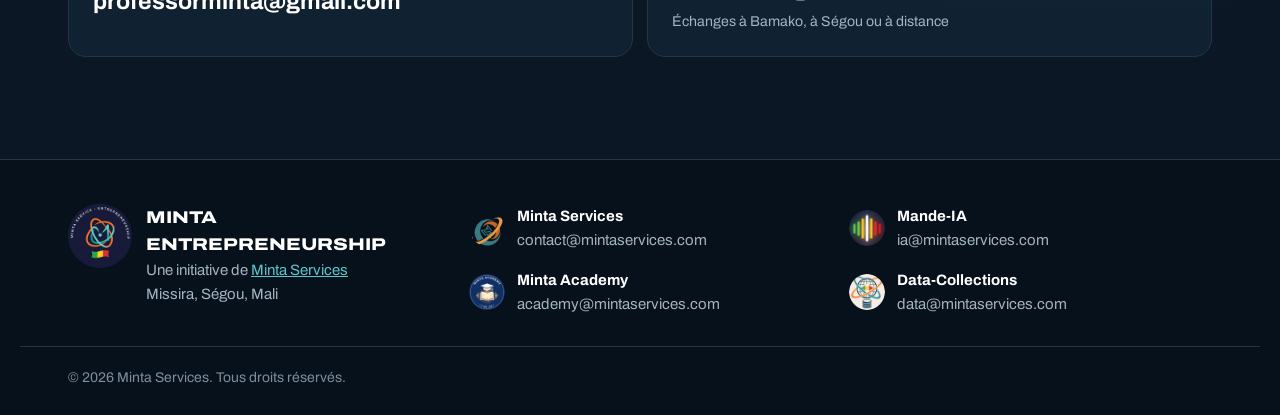
==== commit 874f0097: "Vidéos courtes sur l'accueil, section Devenir collaborateur et redirection de l'ancienne page - Troi" ====
--- a/site/entrepreneuriat/index.html
+++ b/site/entrepreneuriat/index.html
@@ -17,8 +17,8 @@
 <link rel="preconnect" href="https://fonts.googleapis.com">
 <link rel="preconnect" href="https://fonts.gstatic.com" crossorigin>
 <link rel="stylesheet" href="https://fonts.googleapis.com/css2?family=Archivo:wdth,wght@100,400;100,500;100,700;125,700;125,800&display=swap">
-<link rel="stylesheet" href="../assets/css/site.css?v=2">
-<link rel="stylesheet" href="../assets/css/entrepreneuriat.css?v=1">
+<link rel="stylesheet" href="../assets/css/site.css?v=3">
+<link rel="stylesheet" href="../assets/css/entrepreneuriat.css?v=2">
 </head>
 <body class="ent-page">
 <a class="skip" href="#contenu">Aller au contenu</a>
@@ -34,6 +34,7 @@
       <a href="#piliers">Accompagnement</a>
       <a href="#parcours">Parcours</a>
       <a href="#ecosysteme">Écosystème</a>
+      <a href="#collaborateur">Collaborer</a>
       <a href="#contact">Contact</a>
       <a href="../">Minta Services</a>
       <a class="nav-cta" href="https://wa.me/22377295259?text=Bonjour%20Minta%20Entrepreneurship%2C%20je%20souhaite%20pr%C3%A9senter%20mon%20projet." target="_blank" rel="noopener">Présenter mon projet</a>
@@ -158,6 +159,36 @@
           <ul class="brand-links"><li><a href="https://data.mintaservices.com" target="_blank" rel="noopener">data.mintaservices.com</a></li><li><a href="mailto:data@mintaservices.com">data@mintaservices.com</a></li></ul>
         </div>
       </article>
+    </div>
+  </div>
+</section>
+
+<section class="collab" id="collaborateur" aria-labelledby="collab-titre">
+  <div class="wrap">
+    <div class="head">
+      <h2 id="collab-titre">Devenir collaborateur</h2>
+      <p>Vous voulez aider les jeunes entrepreneurs maliens à réussir ? Rejoignez le réseau de Minta Entrepreneurship.</p>
+    </div>
+    <div class="pillars collab-roles">
+      <article class="pillar">
+        <svg viewBox="0 0 24 24" aria-hidden="true"><path d="M9 18h6M10 21h4M12 3a6 6 0 0 0-3.5 10.9c.6.5 1 1.2 1 2V16h5v-.1c0-.8.4-1.5 1-2A6 6 0 0 0 12 3z"/></svg>
+        <h3>Mentor ou expert</h3>
+        <p>Finance, droit, marketing, technologie, agriculture… Guidez un ou deux projets, quelques heures par mois, à Bamako, à Ségou ou à distance.</p>
+      </article>
+      <article class="pillar">
+        <svg viewBox="0 0 24 24" aria-hidden="true"><path d="M3 21h18M5 21V9l7-5 7 5v12M9 21v-6h6v6"/></svg>
+        <h3>Partenaire</h3>
+        <p>Entreprise, banque, école, ONG ou institution : proposez des stages, un local, un financement ou vos premiers marchés aux projets accompagnés.</p>
+      </article>
+      <article class="pillar">
+        <svg viewBox="0 0 24 24" aria-hidden="true"><circle cx="12" cy="12" r="9"/><path d="M3 12h18M12 3c2.5 2.6 3.8 5.6 3.8 9s-1.3 6.4-3.8 9c-2.5-2.6-3.8-5.6-3.8-9S9.5 5.6 12 3z"/></svg>
+        <h3>Ambassadeur de la diaspora</h3>
+        <p>Depuis l'étranger ou dans votre ville, faites connaître les projets, ouvrez votre réseau et repérez les talents.</p>
+      </article>
+    </div>
+    <div class="actions collab-actions">
+      <a class="btn btn-orange" href="https://wa.me/22377295259?text=Bonjour%20Minta%20Entrepreneurship%2C%20je%20souhaite%20devenir%20collaborateur.%0ANom%20%3A%20%0AVille%20ou%20pays%20%3A%20%0AMon%20domaine%20%3A%20%0ACe%20que%20je%20propose%20%3A%20" target="_blank" rel="noopener">Devenir collaborateur sur WhatsApp</a>
+      <a class="btn btn-line-dark" href="mailto:entrepreneuriat@mintaservices.com?subject=Devenir%20collaborateur">Écrire par e-mail</a>
     </div>
   </div>
 </section>
--- a/site/assets/css/site.css
+++ b/site/assets/css/site.css
@@ -122,6 +122,13 @@
 .videos-head h2 { font-size: clamp(1.9rem, 4.2vw, 3rem); }
 .videos-head p { margin: 10px 0 0; color: var(--mute-d); font-size: 1.08rem; }
 @media (max-width: 560px) { .videos-head { flex-direction: column; align-items: flex-start; } .videos-head img { width: 72px; height: 72px; } }
+.shorts { display: grid; grid-auto-flow: column; grid-auto-columns: min(64vw, 260px); gap: 16px; overflow-x: auto; scroll-snap-type: x mandatory; padding-bottom: 8px; margin-bottom: 48px; }
+@media (min-width: 760px) { .shorts { grid-auto-flow: row; grid-template-columns: repeat(3, minmax(0, 1fr)); overflow: visible; max-width: 880px; } }
+.short { scroll-snap-align: start; min-width: 0; }
+.short video { display: block; width: 100%; height: auto; aspect-ratio: 9 / 16; border-radius: 18px; background: var(--night-3); object-fit: cover; }
+.short h3 { font-size: 1.1rem; margin: 14px 0 4px; }
+.short p { margin: 0; color: var(--mute-d); font-size: 15px; }
+.short a { color: var(--teal-bright); text-underline-offset: 3px; }
 .feature-video { display: grid; gap: 26px; align-items: center; margin-bottom: 28px; }
 @media (min-width: 960px) { .feature-video { grid-template-columns: 1.5fr 1fr; } }
 .video-frame, .video-thumb { position: relative; display: block; border-radius: 18px; overflow: hidden; background: var(--night-3); aspect-ratio: 16 / 9; }
--- a/site/assets/css/entrepreneuriat.css
+++ b/site/assets/css/entrepreneuriat.css
@@ -33,3 +33,10 @@
 
 .foot-brand a { color: var(--teal-bright); }
 @media (max-width: 420px) { .ent-page .brand-text strong { font-size: 14px; letter-spacing: 0; } }
+
+.collab { background: var(--snow); color: var(--ink); padding: clamp(56px, 8vw, 104px) 0; }
+.collab .head p { color: var(--mute-l); }
+@media (min-width: 1100px) { .collab-roles { grid-template-columns: repeat(3, 1fr); } }
+.collab-actions { margin-top: 36px; }
+.btn-line-dark { border: 2px solid var(--ink); color: var(--ink); }
+.btn-line-dark:hover { background: var(--ink); color: var(--white); }
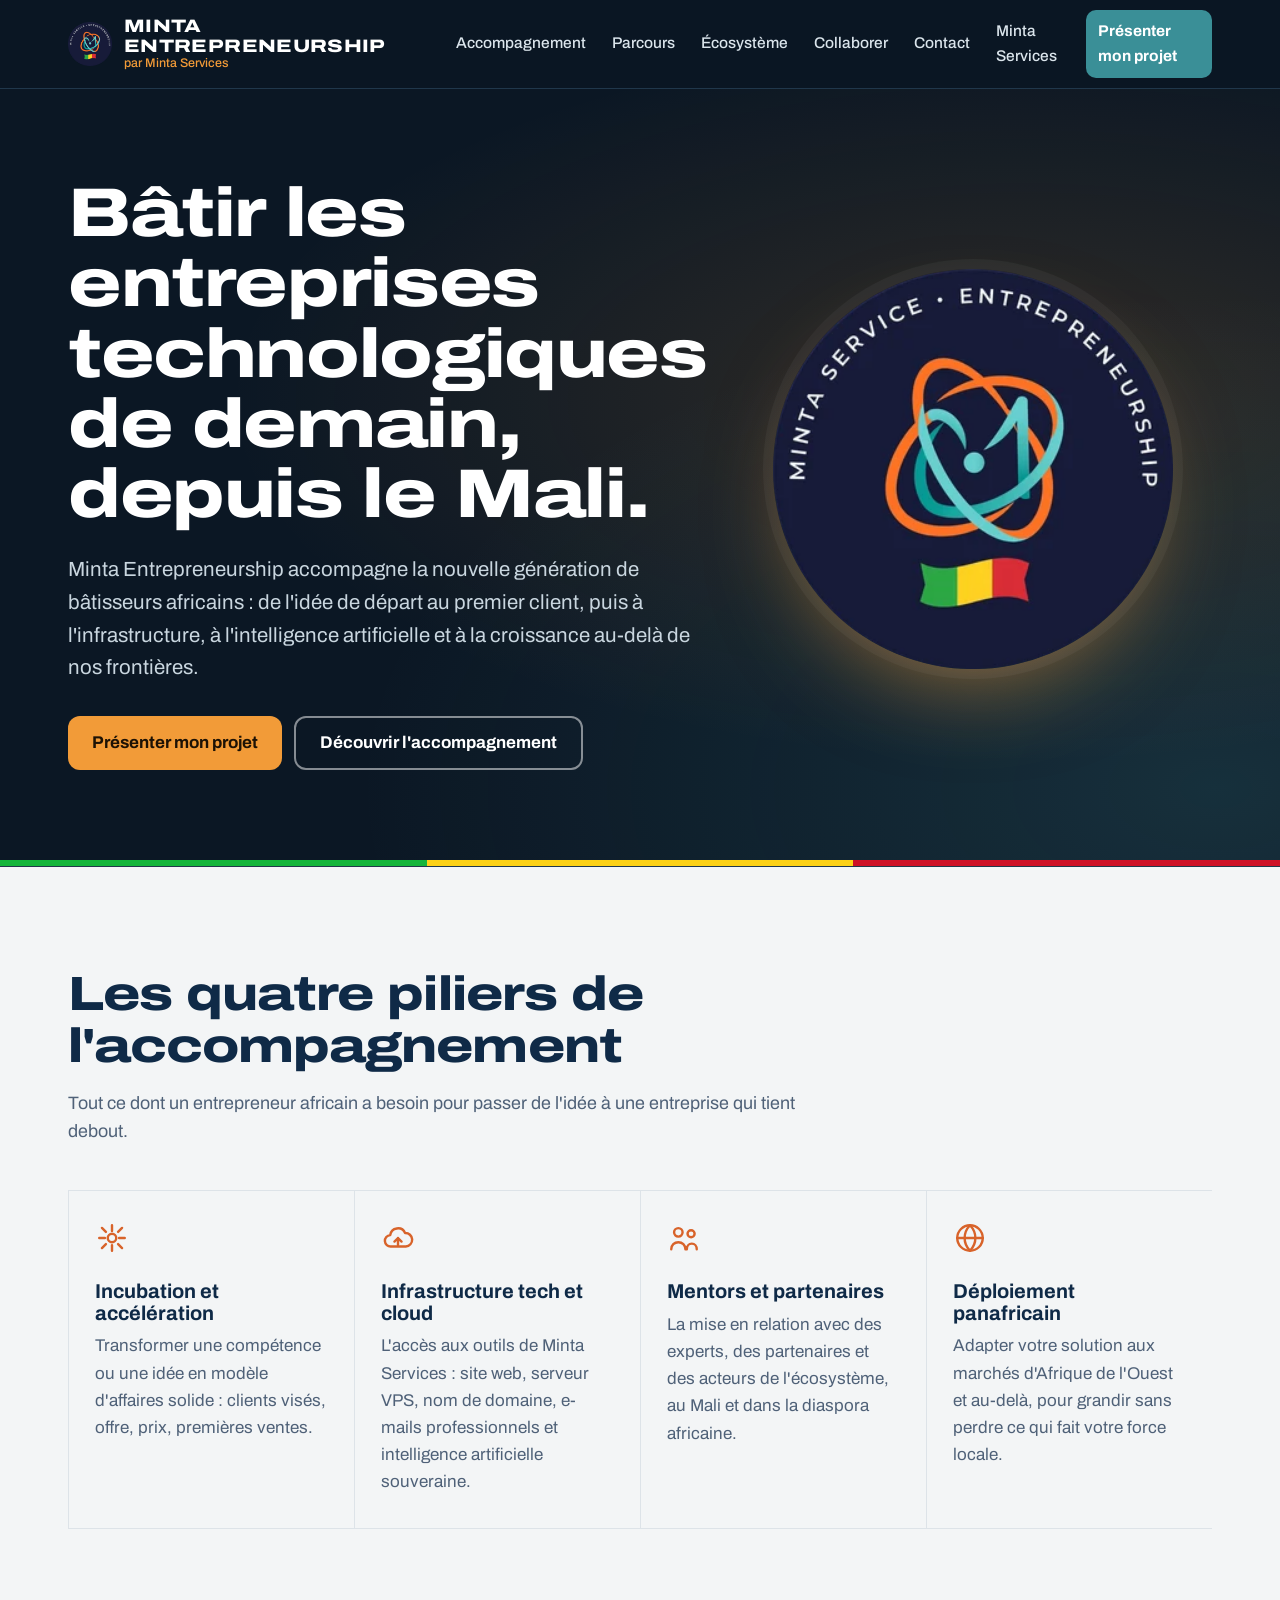
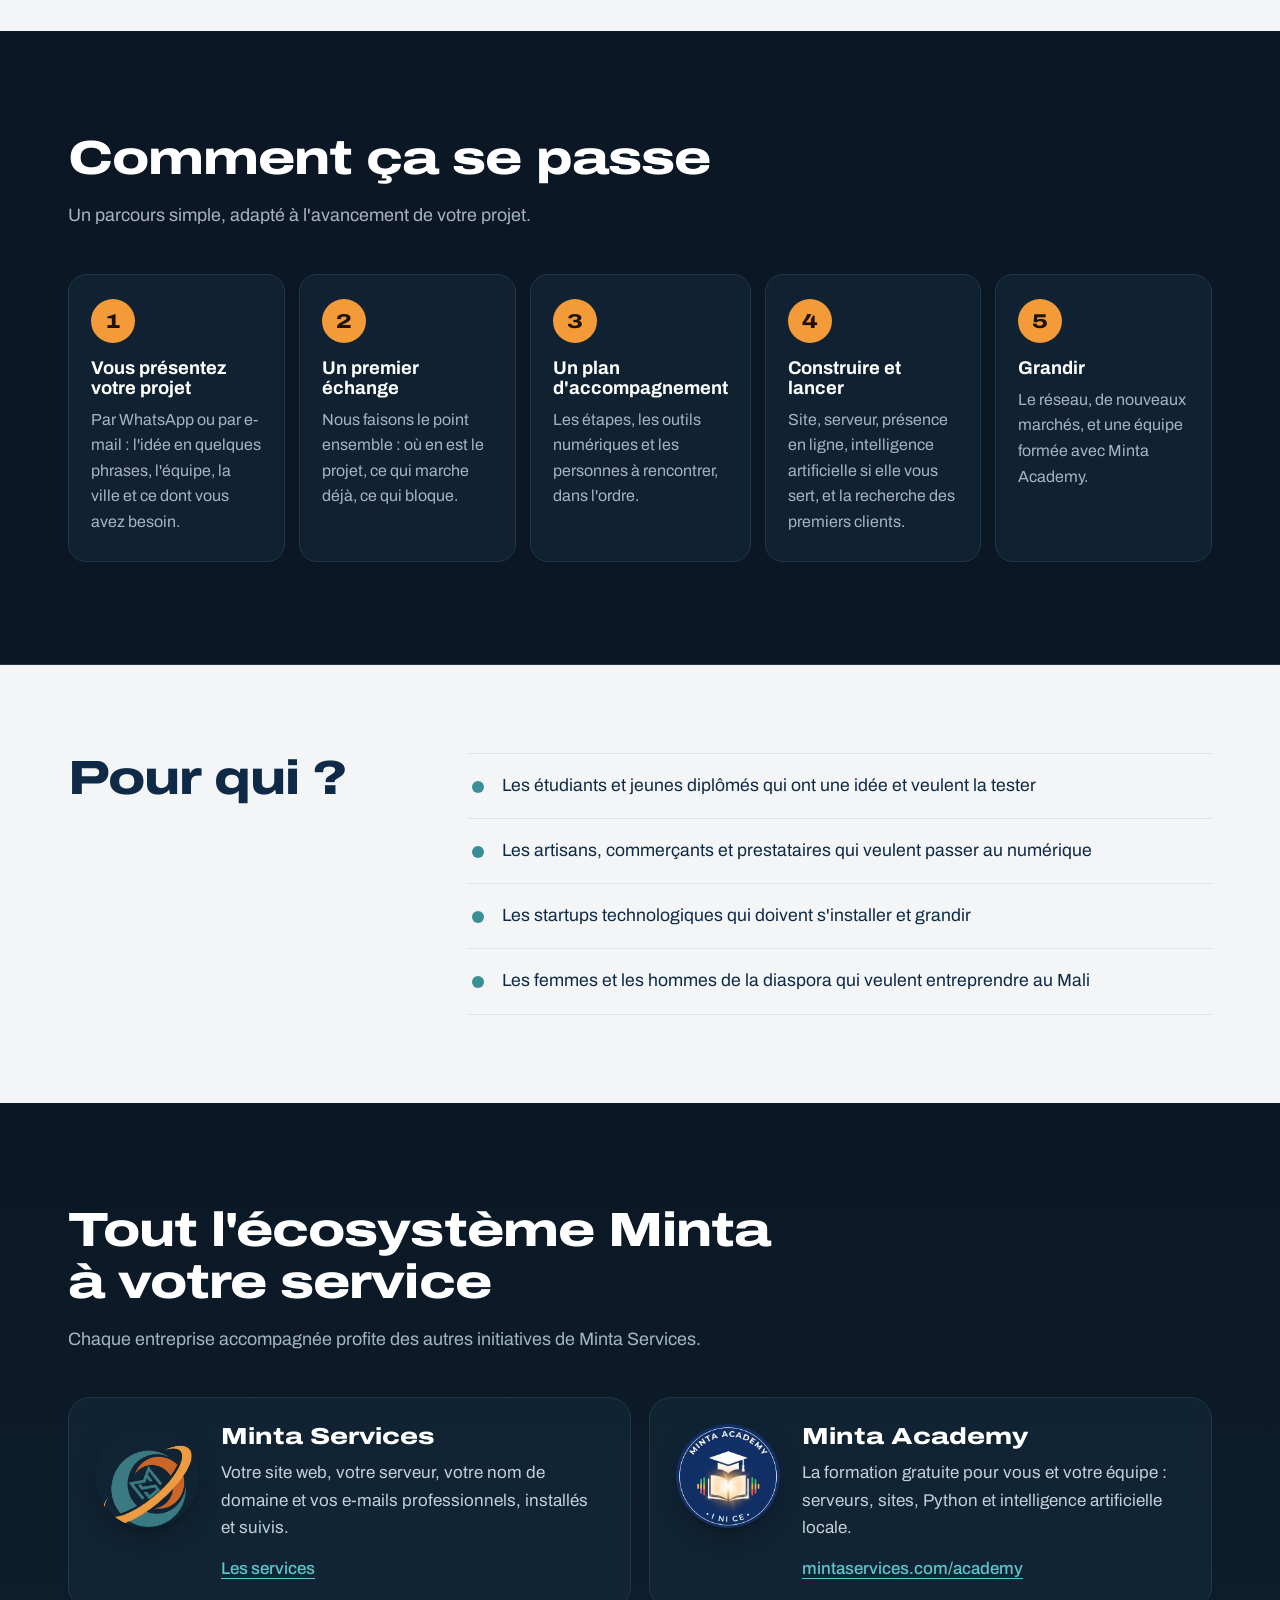
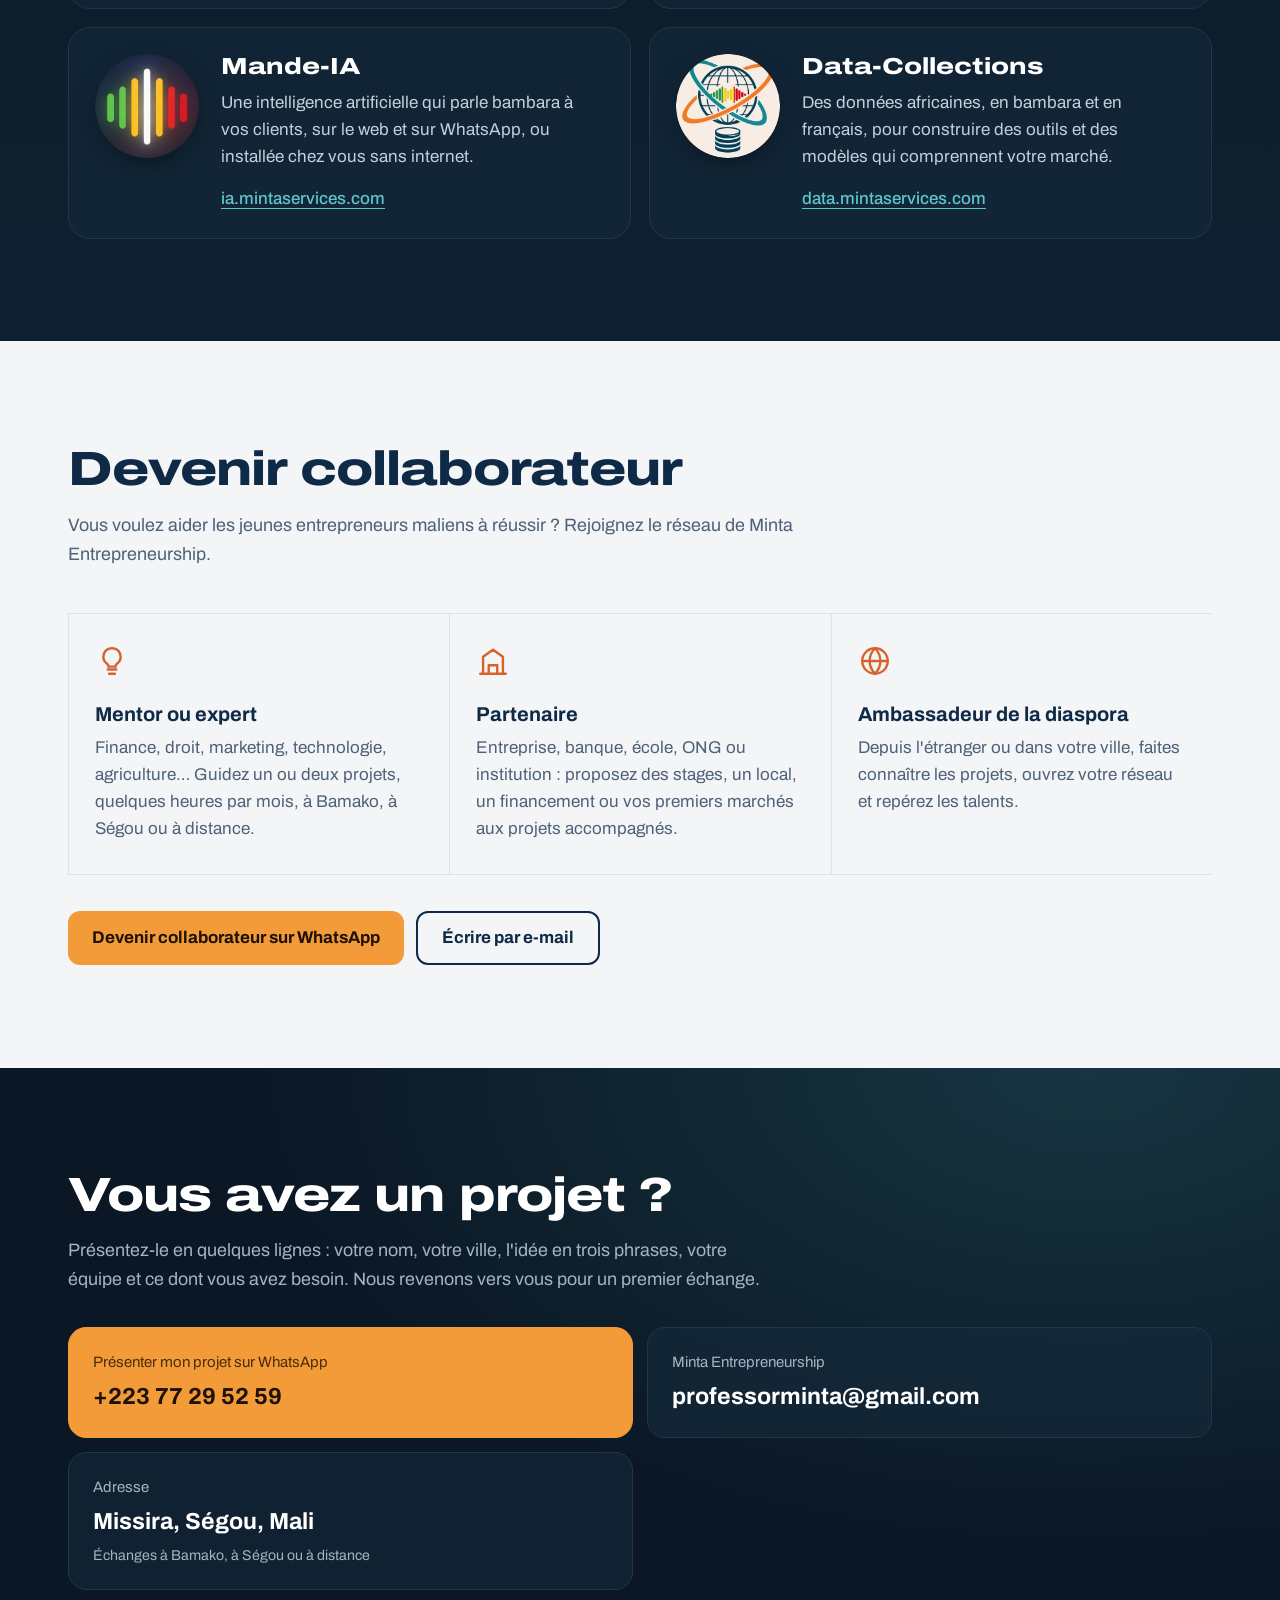
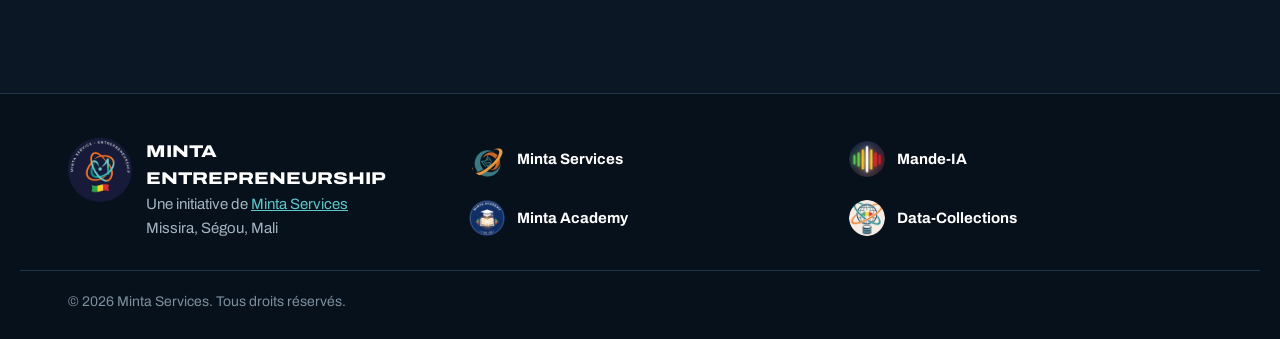
==== commit 249d17f3: "Remplace les adresses e-mail du domaine par l'adresse Gmail Les messages envoyés depuis le serveur v" ====
--- a/site/entrepreneuriat/index.html
+++ b/site/entrepreneuriat/index.html
@@ -132,7 +132,7 @@
         <div class="brand-body">
           <h3>Minta Services</h3>
           <p>Votre site web, votre serveur, votre nom de domaine et vos e-mails professionnels, installés et suivis.</p>
-          <ul class="brand-links"><li><a href="../#services">Les services</a></li><li><a href="mailto:contact@mintaservices.com">contact@mintaservices.com</a></li></ul>
+          <ul class="brand-links"><li><a href="../#services">Les services</a></li></ul>
         </div>
       </article>
       <article class="brand-card">
@@ -140,7 +140,7 @@
         <div class="brand-body">
           <h3>Minta Academy</h3>
           <p>La formation gratuite pour vous et votre équipe : serveurs, sites, Python et intelligence artificielle locale.</p>
-          <ul class="brand-links"><li><a href="../academy/">mintaservices.com/academy</a></li><li><a href="mailto:academy@mintaservices.com">academy@mintaservices.com</a></li></ul>
+          <ul class="brand-links"><li><a href="../academy/">mintaservices.com/academy</a></li></ul>
         </div>
       </article>
       <article class="brand-card">
@@ -148,7 +148,7 @@
         <div class="brand-body">
           <h3>Mande-IA</h3>
           <p>Une intelligence artificielle qui parle bambara à vos clients, sur le web et sur WhatsApp, ou installée chez vous sans internet.</p>
-          <ul class="brand-links"><li><a href="https://ia.mintaservices.com" target="_blank" rel="noopener">ia.mintaservices.com</a></li><li><a href="mailto:ia@mintaservices.com">ia@mintaservices.com</a></li></ul>
+          <ul class="brand-links"><li><a href="https://ia.mintaservices.com" target="_blank" rel="noopener">ia.mintaservices.com</a></li></ul>
         </div>
       </article>
       <article class="brand-card">
@@ -156,7 +156,7 @@
         <div class="brand-body">
           <h3>Data-Collections</h3>
           <p>Des données africaines, en bambara et en français, pour construire des outils et des modèles qui comprennent votre marché.</p>
-          <ul class="brand-links"><li><a href="https://data.mintaservices.com" target="_blank" rel="noopener">data.mintaservices.com</a></li><li><a href="mailto:data@mintaservices.com">data@mintaservices.com</a></li></ul>
+          <ul class="brand-links"><li><a href="https://data.mintaservices.com" target="_blank" rel="noopener">data.mintaservices.com</a></li></ul>
         </div>
       </article>
     </div>
@@ -188,7 +188,7 @@
     </div>
     <div class="actions collab-actions">
       <a class="btn btn-orange" href="https://wa.me/22377295259?text=Bonjour%20Minta%20Entrepreneurship%2C%20je%20souhaite%20devenir%20collaborateur.%0ANom%20%3A%20%0AVille%20ou%20pays%20%3A%20%0AMon%20domaine%20%3A%20%0ACe%20que%20je%20propose%20%3A%20" target="_blank" rel="noopener">Devenir collaborateur sur WhatsApp</a>
-      <a class="btn btn-line-dark" href="mailto:entrepreneuriat@mintaservices.com?subject=Devenir%20collaborateur">Écrire par e-mail</a>
+      <a class="btn btn-line-dark" href="mailto:professorminta@gmail.com?subject=Devenir%20collaborateur">Écrire par e-mail</a>
     </div>
   </div>
 </section>
@@ -201,11 +201,8 @@
       <a class="contact-item contact-main" href="https://wa.me/22377295259?text=Bonjour%20Minta%20Entrepreneurship%2C%0ANom%20%3A%20%0AVille%20%3A%20%0AMon%20projet%20%3A%20%0AMon%20%C3%A9quipe%20%3A%20%0AMon%20besoin%20%3A%20" target="_blank" rel="noopener">
         <span>Présenter mon projet sur WhatsApp</span><strong>+223 77 29 52 59</strong>
       </a>
-      <a class="contact-item" href="mailto:entrepreneuriat@mintaservices.com?subject=Pr%C3%A9sentation%20de%20mon%20projet">
-        <span>Minta Entrepreneurship</span><strong>entrepreneuriat@mintaservices.com</strong>
-      </a>
-      <a class="contact-item" href="mailto:professorminta@gmail.com">
-        <span>Professeur Issa Minta, fondateur</span><strong>professorminta@gmail.com</strong>
+      <a class="contact-item" href="mailto:professorminta@gmail.com?subject=Pr%C3%A9sentation%20de%20mon%20projet">
+        <span>Minta Entrepreneurship</span><strong>professorminta@gmail.com</strong>
       </a>
       <div class="contact-item">
         <span>Adresse</span><strong>Missira, Ségou, Mali</strong><small>Échanges à Bamako, à Ségou ou à distance</small>
@@ -223,10 +220,10 @@
       <p><strong>Minta Entrepreneurship</strong>Une initiative de <a href="../">Minta Services</a><br>Missira, Ségou, Mali</p>
     </div>
     <ul class="foot-eco">
-      <li><img src="../assets/logos/minta-services.webp" alt="" width="36" height="36" loading="lazy"><span><a href="../">Minta Services</a><a href="mailto:contact@mintaservices.com">contact@mintaservices.com</a></span></li>
-      <li><img src="../assets/logos/mande-ia.webp" alt="" width="36" height="36" loading="lazy"><span><a href="https://ia.mintaservices.com">Mande-IA</a><a href="mailto:ia@mintaservices.com">ia@mintaservices.com</a></span></li>
-      <li><img src="../assets/logos/minta-academy.webp" alt="" width="36" height="36" loading="lazy"><span><a href="../academy/">Minta Academy</a><a href="mailto:academy@mintaservices.com">academy@mintaservices.com</a></span></li>
-      <li><img src="../assets/logos/data-collections.webp" alt="" width="36" height="36" loading="lazy"><span><a href="https://data.mintaservices.com">Data-Collections</a><a href="mailto:data@mintaservices.com">data@mintaservices.com</a></span></li>
+      <li><img src="../assets/logos/minta-services.webp" alt="" width="36" height="36" loading="lazy"><span><a href="../">Minta Services</a></span></li>
+      <li><img src="../assets/logos/mande-ia.webp" alt="" width="36" height="36" loading="lazy"><span><a href="https://ia.mintaservices.com">Mande-IA</a></span></li>
+      <li><img src="../assets/logos/minta-academy.webp" alt="" width="36" height="36" loading="lazy"><span><a href="../academy/">Minta Academy</a></span></li>
+      <li><img src="../assets/logos/data-collections.webp" alt="" width="36" height="36" loading="lazy"><span><a href="https://data.mintaservices.com">Data-Collections</a></span></li>
     </ul>
   </div>
   <p class="wrap copy">© <span id="annee">2026</span> Minta Services. Tous droits réservés.</p>
--- a/site/assets/css/site.css
+++ b/site/assets/css/site.css
@@ -202,3 +202,5 @@
 .foot-eco a:first-child { color: var(--white); font-weight: 700; }
 .foot-eco a:hover { color: var(--teal-bright); }
 .copy { color: #7d8f9e; font-size: 14px; margin-top: 30px; padding-top: 20px; border-top: 1px solid var(--line-d); }
+
+[data-youtube][hidden] { display: none !important; }
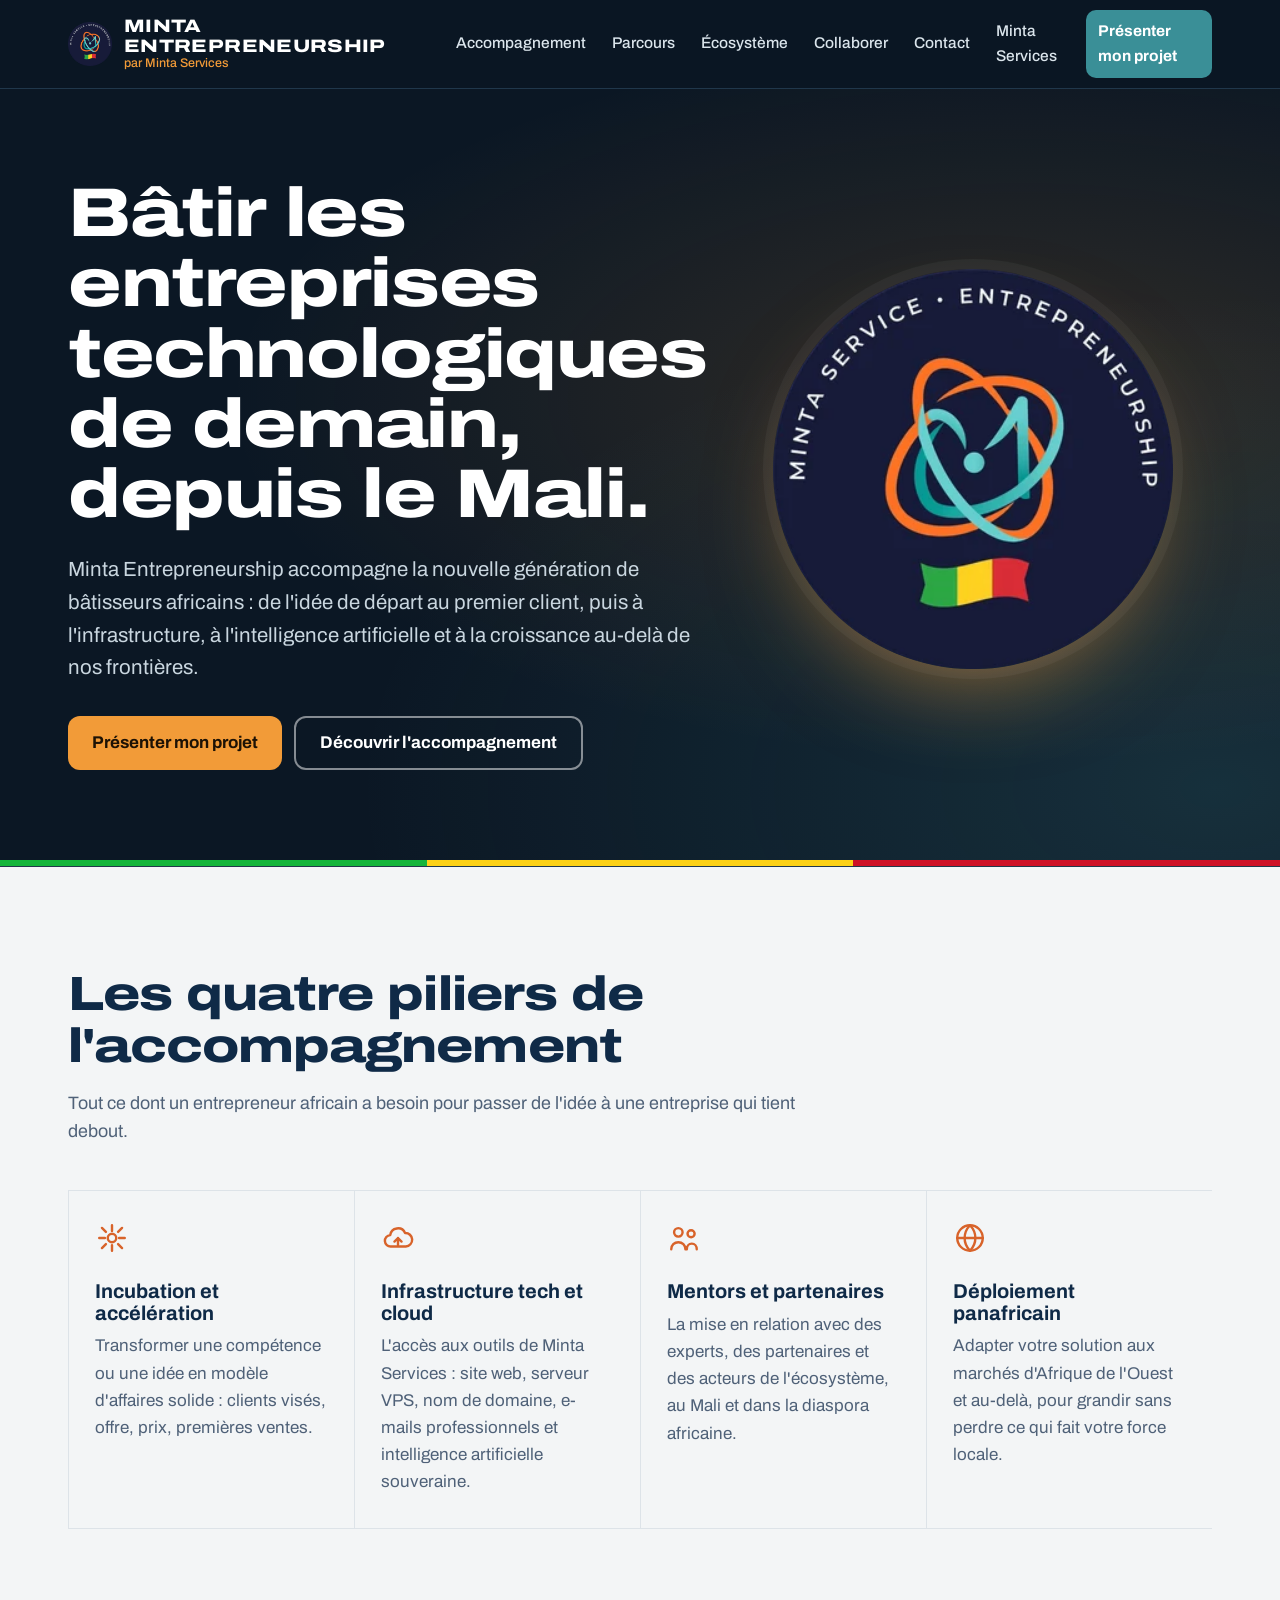
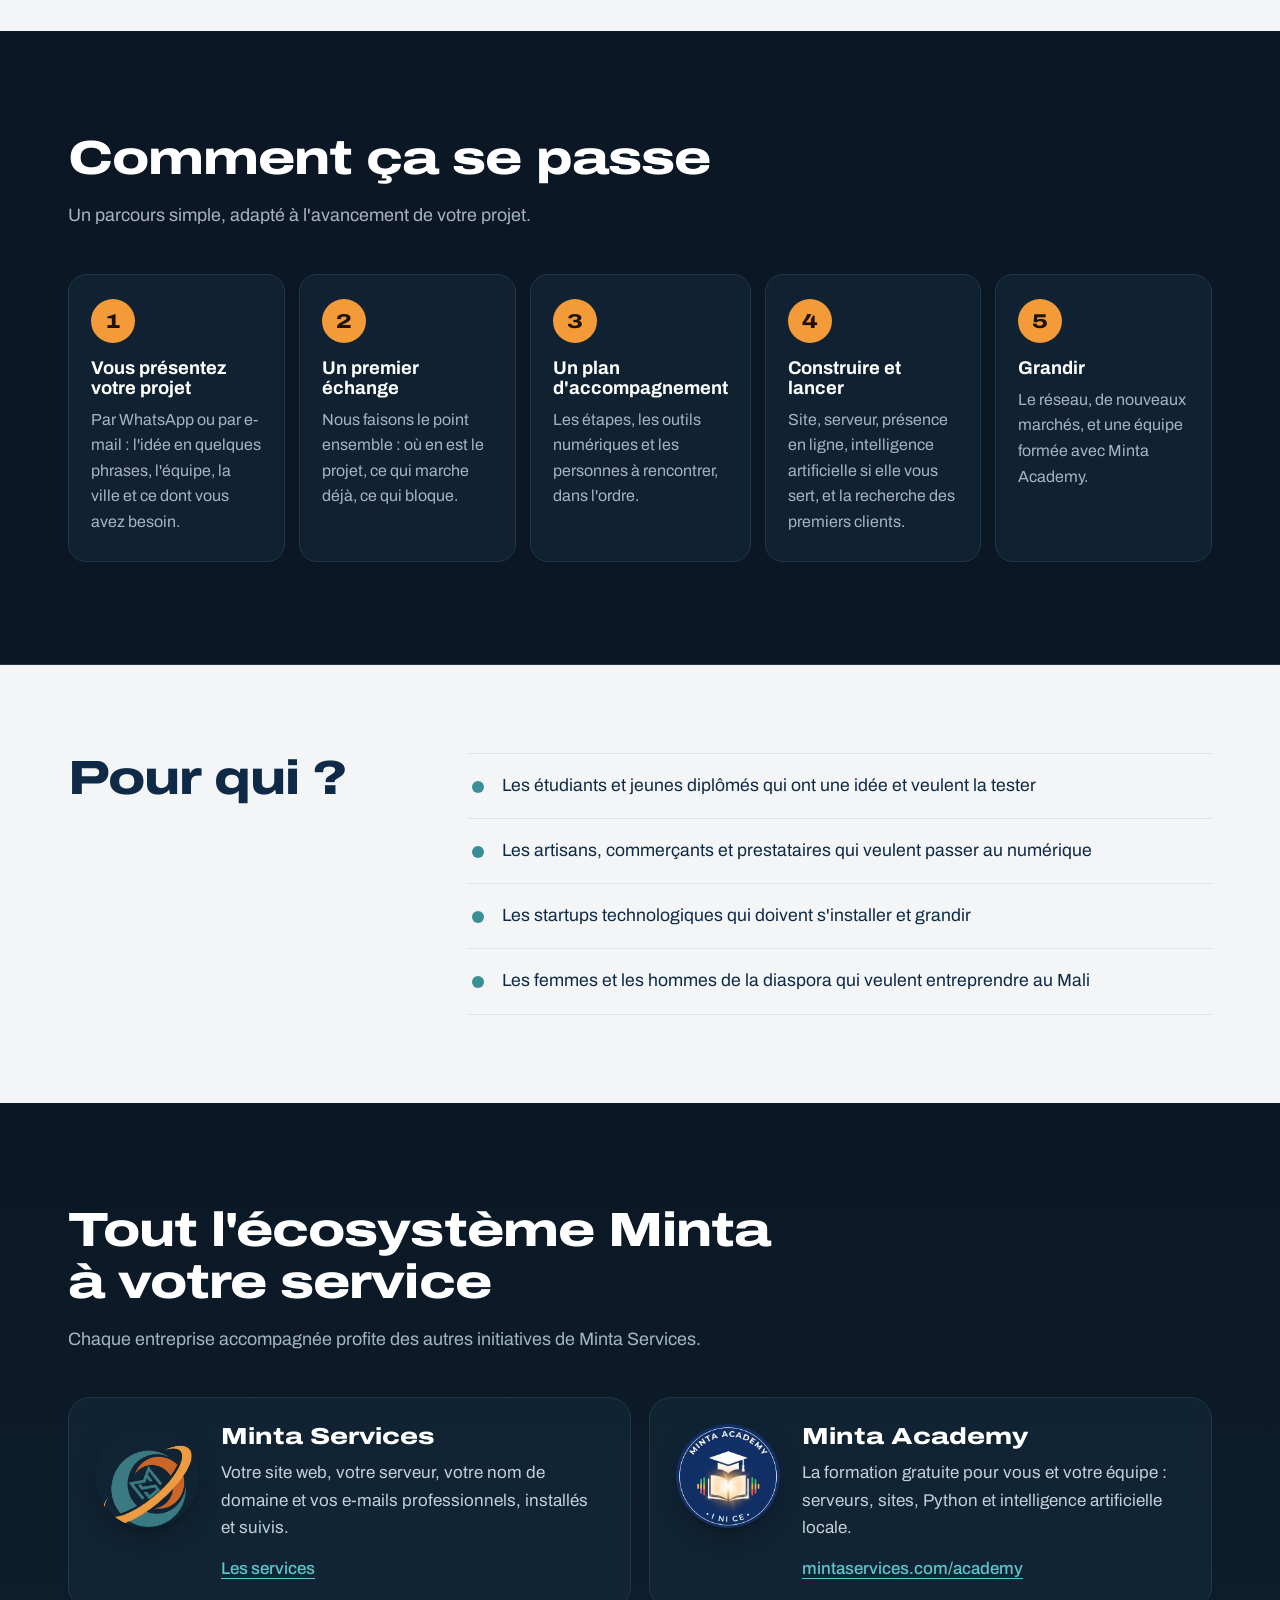
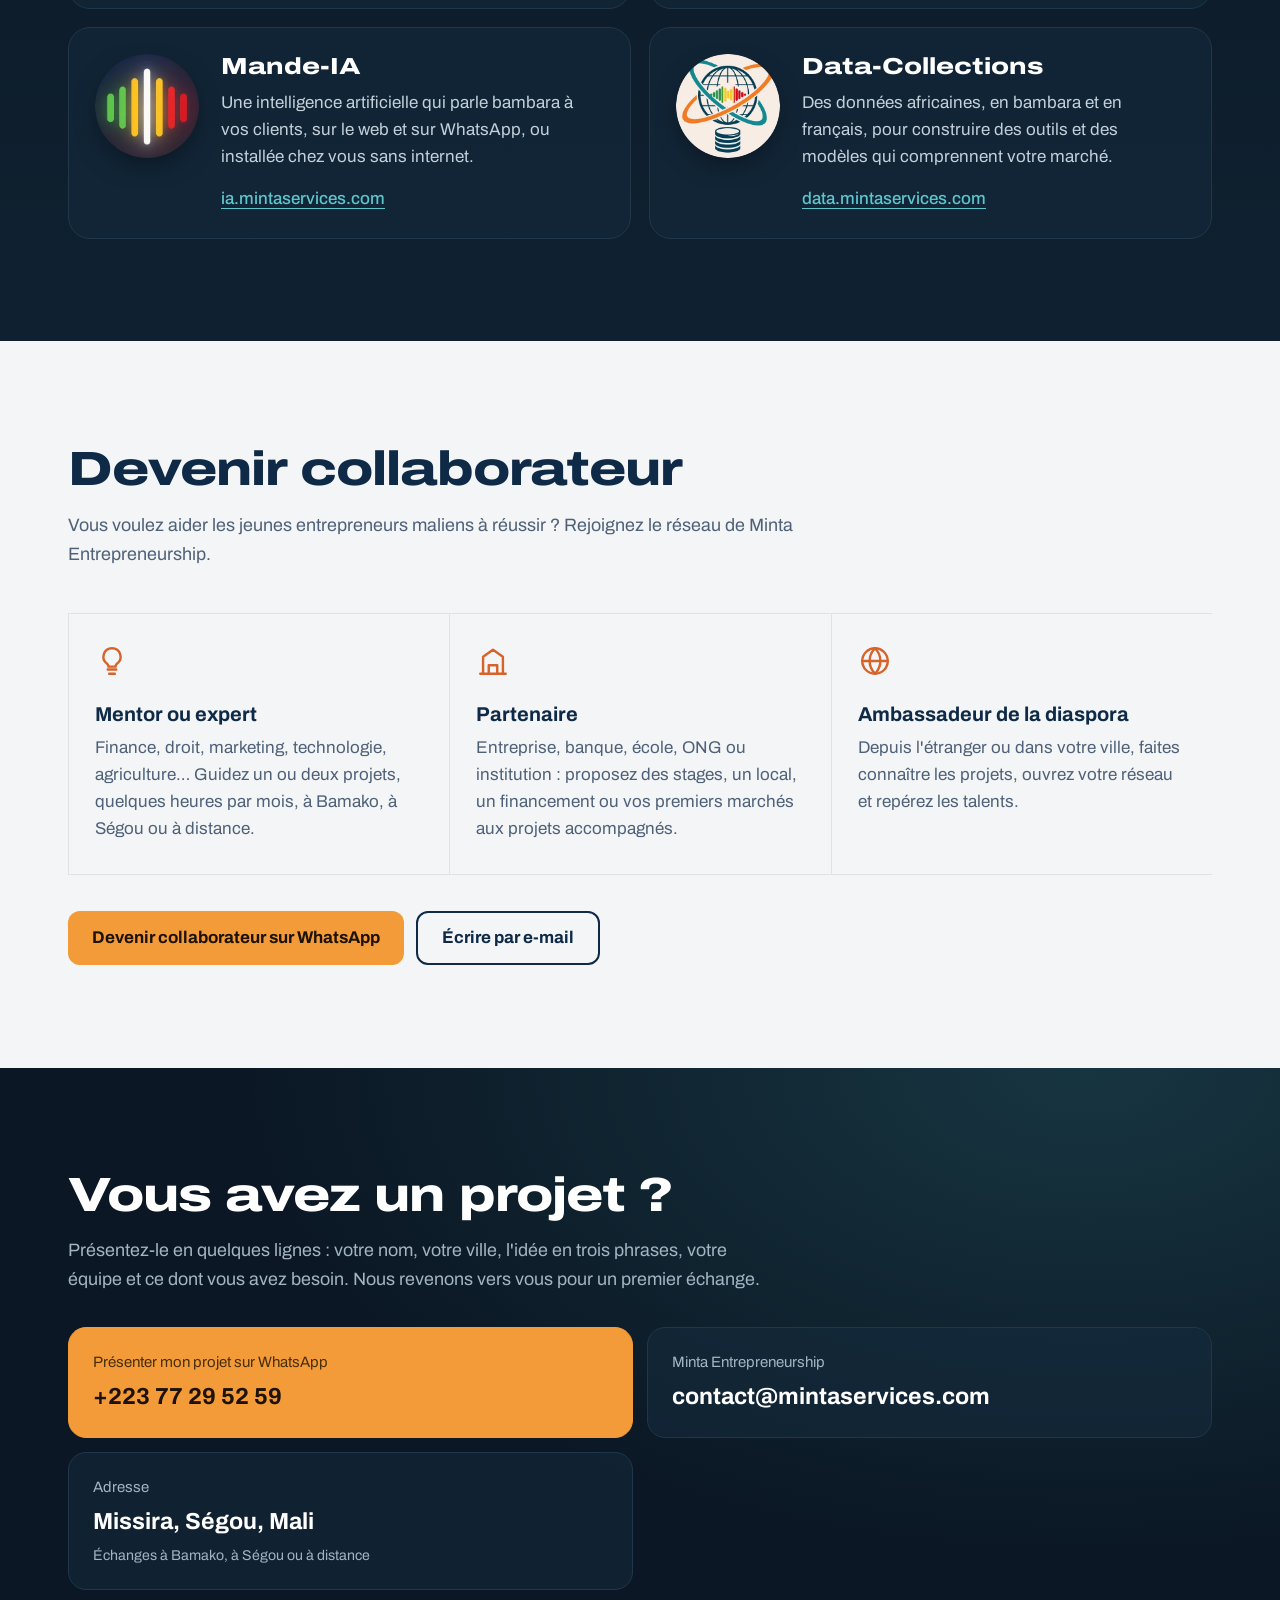
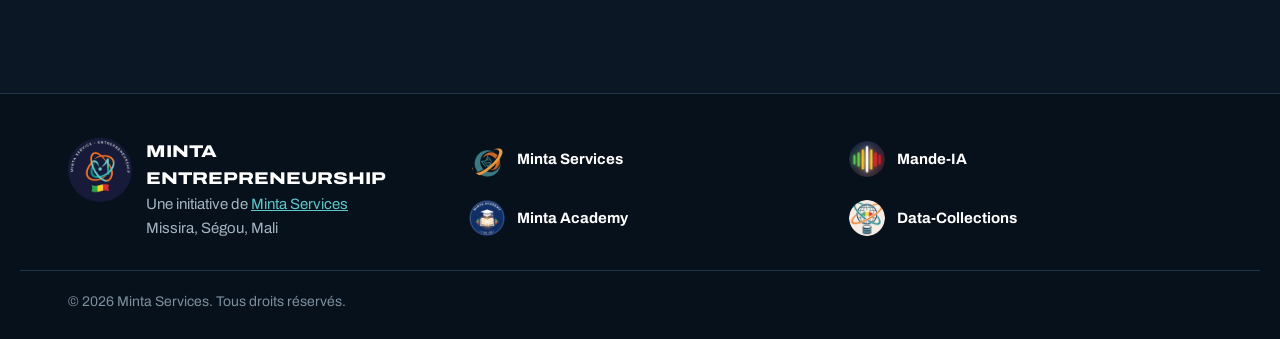
==== commit 2959838c: "Contact public : contact@mintaservices.com au lieu de l'adresse Gmail Co-Authored-By: Claude Opus 5." ====
--- a/site/entrepreneuriat/index.html
+++ b/site/entrepreneuriat/index.html
@@ -188,7 +188,7 @@
     </div>
     <div class="actions collab-actions">
       <a class="btn btn-orange" href="https://wa.me/22377295259?text=Bonjour%20Minta%20Entrepreneurship%2C%20je%20souhaite%20devenir%20collaborateur.%0ANom%20%3A%20%0AVille%20ou%20pays%20%3A%20%0AMon%20domaine%20%3A%20%0ACe%20que%20je%20propose%20%3A%20" target="_blank" rel="noopener">Devenir collaborateur sur WhatsApp</a>
-      <a class="btn btn-line-dark" href="mailto:professorminta@gmail.com?subject=Devenir%20collaborateur">Écrire par e-mail</a>
+      <a class="btn btn-line-dark" href="mailto:contact@mintaservices.com?subject=Devenir%20collaborateur">Écrire par e-mail</a>
     </div>
   </div>
 </section>
@@ -201,8 +201,8 @@
       <a class="contact-item contact-main" href="https://wa.me/22377295259?text=Bonjour%20Minta%20Entrepreneurship%2C%0ANom%20%3A%20%0AVille%20%3A%20%0AMon%20projet%20%3A%20%0AMon%20%C3%A9quipe%20%3A%20%0AMon%20besoin%20%3A%20" target="_blank" rel="noopener">
         <span>Présenter mon projet sur WhatsApp</span><strong>+223 77 29 52 59</strong>
       </a>
-      <a class="contact-item" href="mailto:professorminta@gmail.com?subject=Pr%C3%A9sentation%20de%20mon%20projet">
-        <span>Minta Entrepreneurship</span><strong>professorminta@gmail.com</strong>
+      <a class="contact-item" href="mailto:contact@mintaservices.com?subject=Pr%C3%A9sentation%20de%20mon%20projet">
+        <span>Minta Entrepreneurship</span><strong>contact@mintaservices.com</strong>
       </a>
       <div class="contact-item">
         <span>Adresse</span><strong>Missira, Ségou, Mali</strong><small>Échanges à Bamako, à Ségou ou à distance</small>
--- a/site/assets/css/site.css
+++ b/site/assets/css/site.css
@@ -123,7 +123,7 @@
 .videos-head p { margin: 10px 0 0; color: var(--mute-d); font-size: 1.08rem; }
 @media (max-width: 560px) { .videos-head { flex-direction: column; align-items: flex-start; } .videos-head img { width: 72px; height: 72px; } }
 .shorts { display: grid; grid-auto-flow: column; grid-auto-columns: min(64vw, 260px); gap: 16px; overflow-x: auto; scroll-snap-type: x mandatory; padding-bottom: 8px; margin-bottom: 48px; }
-@media (min-width: 760px) { .shorts { grid-auto-flow: row; grid-template-columns: repeat(3, minmax(0, 1fr)); overflow: visible; max-width: 880px; } }
+@media (min-width: 760px) { .shorts { grid-auto-flow: row; grid-template-columns: repeat(2, minmax(0, 1fr)); overflow: visible; max-width: 600px; } }
 .short { scroll-snap-align: start; min-width: 0; }
 .short video { display: block; width: 100%; height: auto; aspect-ratio: 9 / 16; border-radius: 18px; background: var(--night-3); object-fit: cover; }
 .short h3 { font-size: 1.1rem; margin: 14px 0 4px; }
@@ -204,3 +204,27 @@
 .copy { color: #7d8f9e; font-size: 14px; margin-top: 30px; padding-top: 20px; border-top: 1px solid var(--line-d); }
 
 [data-youtube][hidden] { display: none !important; }
+
+.hero-logo img { aspect-ratio: 960 / 654; object-fit: contain; -webkit-mask-image: none; mask-image: none; border-radius: 28px; background: #ecebe6; box-shadow: 0 0 0 1px rgba(255, 255, 255, .08), 0 30px 80px rgba(0, 0, 0, .45), 0 0 120px rgba(92, 198, 204, .16); }
+.hero-logo { margin: 0; max-width: 560px; justify-self: center; width: 100%; }
+@media (min-width: 1000px) { .hero-logo { margin: 0; } .hero-logo img { transform: none; } }
+
+.presentation { padding: clamp(56px, 8vw, 104px) 0; background: var(--night-2); border-bottom: 1px solid var(--line-d); }
+.boucle { list-style: none; margin: 0; padding: 0; display: grid; gap: 16px; counter-reset: boucle; }
+@media (min-width: 720px) { .boucle { grid-template-columns: repeat(2, 1fr); } }
+@media (min-width: 1100px) { .boucle { grid-template-columns: repeat(4, 1fr); } }
+.boucle li { counter-increment: boucle; position: relative; padding: 24px 22px 26px; border-radius: 18px; background: rgba(20, 42, 61, .6); border: 1px solid var(--line-d); }
+.boucle li::after { content: counter(boucle); position: absolute; top: 18px; right: 20px; font-weight: 800; font-size: 28px; color: var(--orange); opacity: .85; }
+.boucle img { width: 56px; height: 56px; border-radius: 14px; object-fit: contain; }
+.boucle h3 { margin: 14px 0 6px; font-size: 1.15rem; }
+.boucle p { margin: 0; color: var(--mute-d); font-size: 16px; }
+.presentation-actions { margin-top: 32px; }
+.diapo { margin: 0 0 36px; }
+.diapo-vue { position: relative; aspect-ratio: 9 / 5; border-radius: 20px; overflow: hidden; background: #f3eee2; border: 1px solid var(--line-d); box-shadow: 0 24px 60px rgba(0, 0, 0, .35); }
+.diapo-slide { position: absolute; inset: 0; margin: 0; display: grid; place-items: center; opacity: 0; transition: opacity .7s ease; }
+.diapo-slide.is-on { opacity: 1; }
+.diapo-slide img { width: 100%; height: 100%; object-fit: contain; }
+.diapo-points { display: flex; flex-wrap: wrap; justify-content: center; gap: 8px; margin-top: 16px; }
+.diapo-points button { width: 10px; height: 10px; padding: 0; border-radius: 50%; border: 0; background: var(--line-d); cursor: pointer; }
+.diapo-points button[aria-selected="true"] { width: 26px; border-radius: 5px; background: var(--orange); }
+@media (prefers-reduced-motion: reduce) { .diapo-slide { transition: none; } }
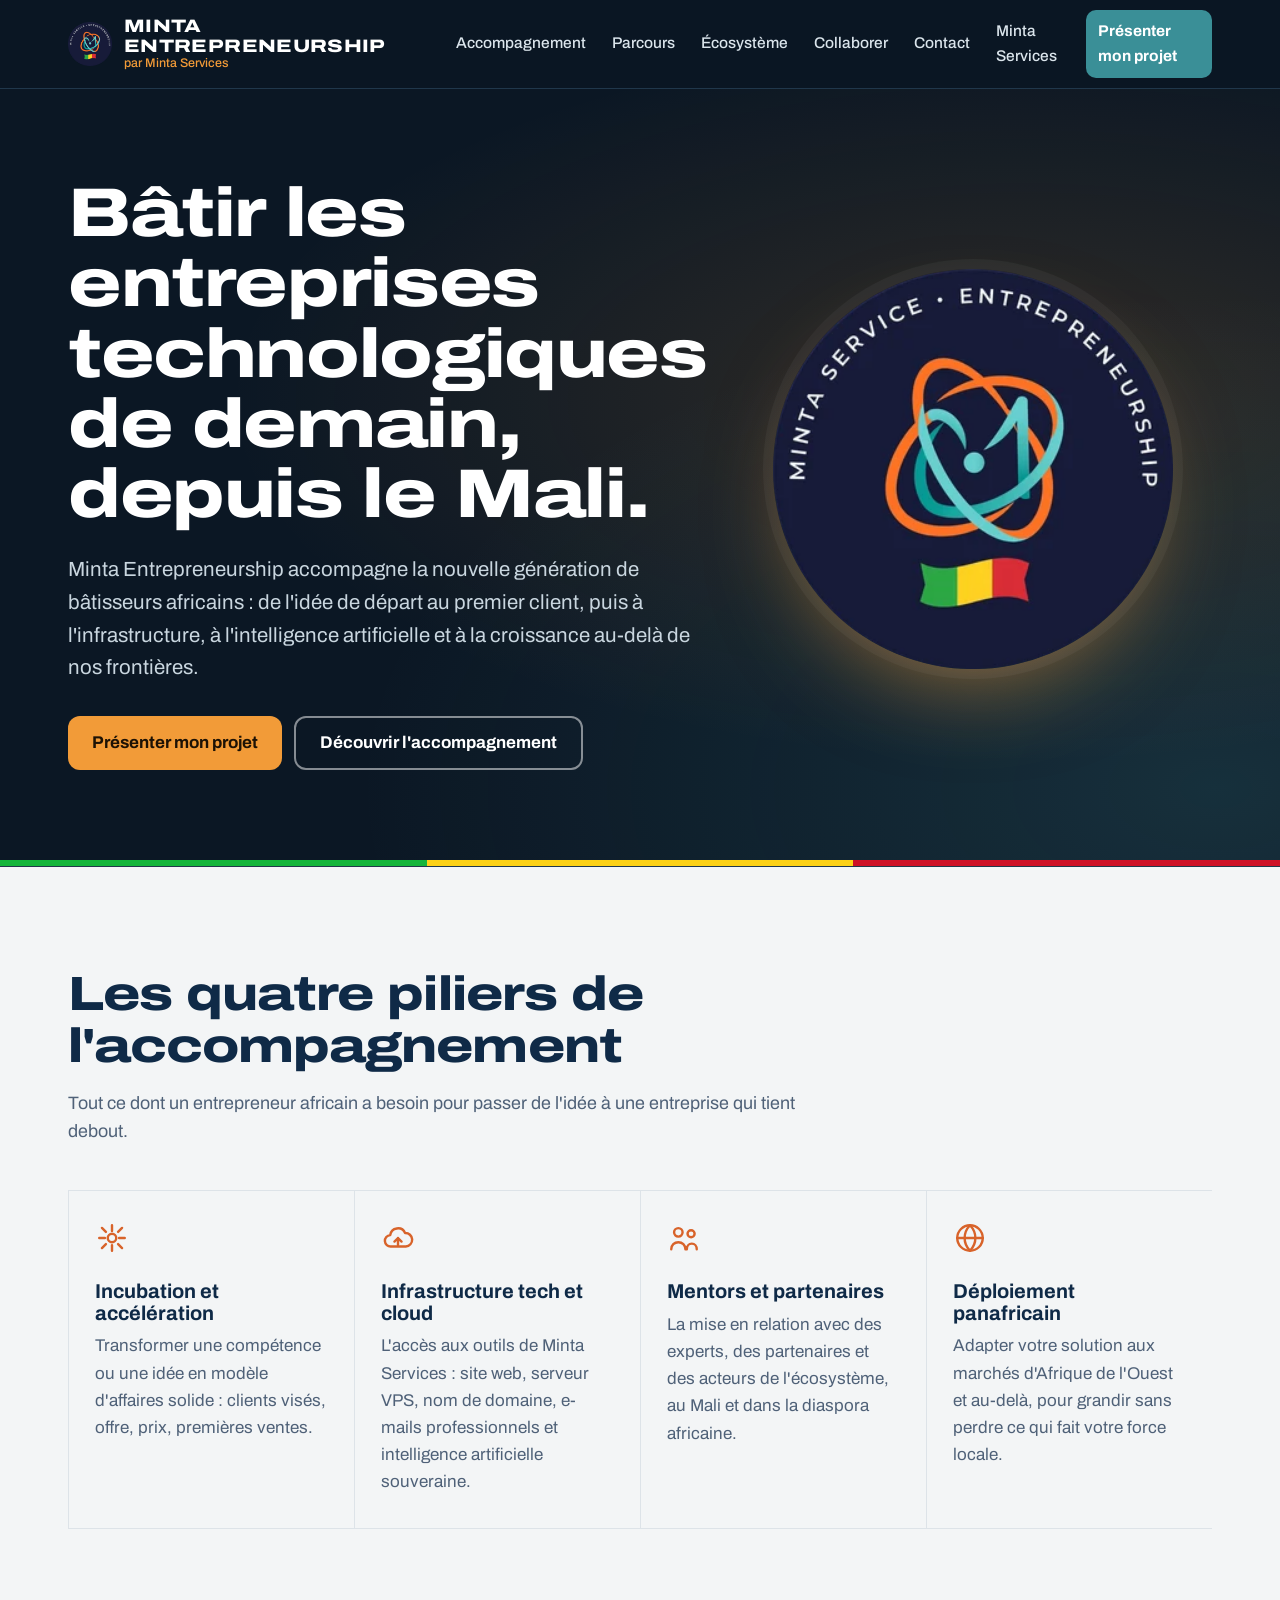
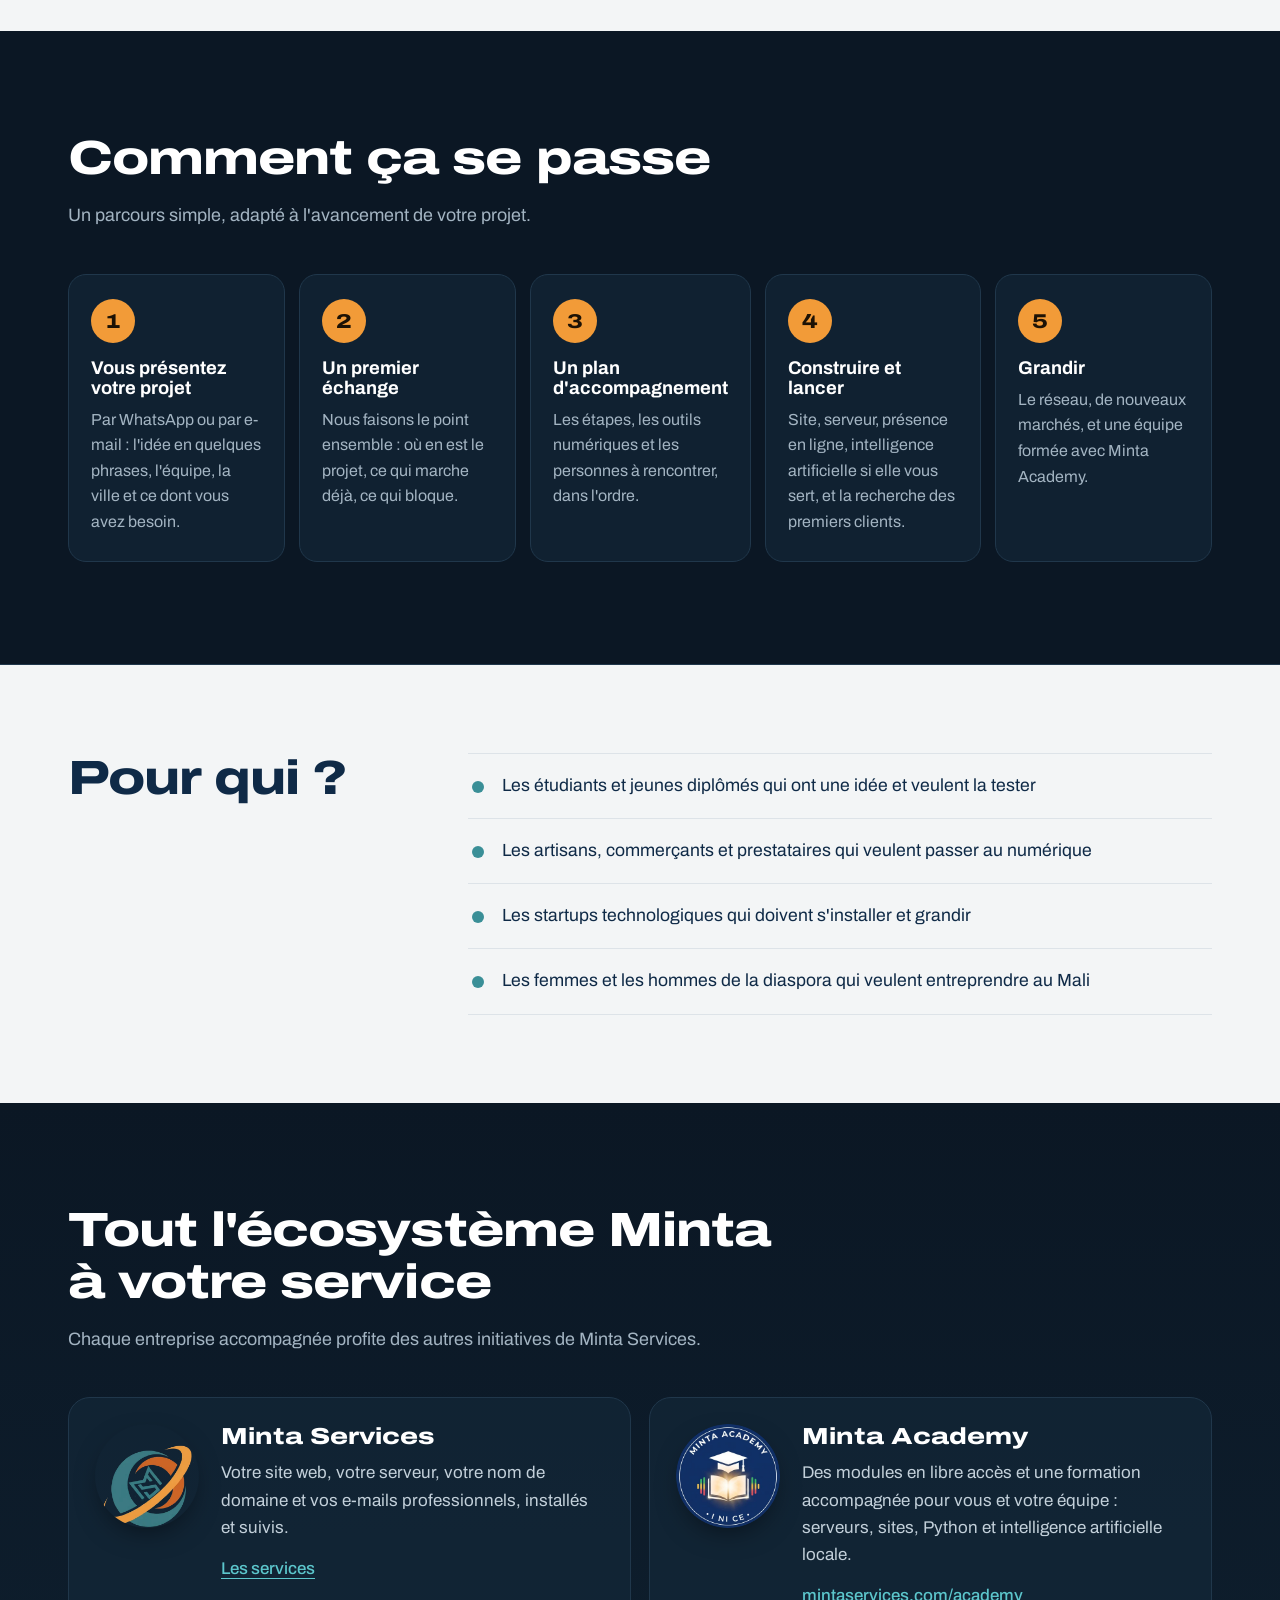
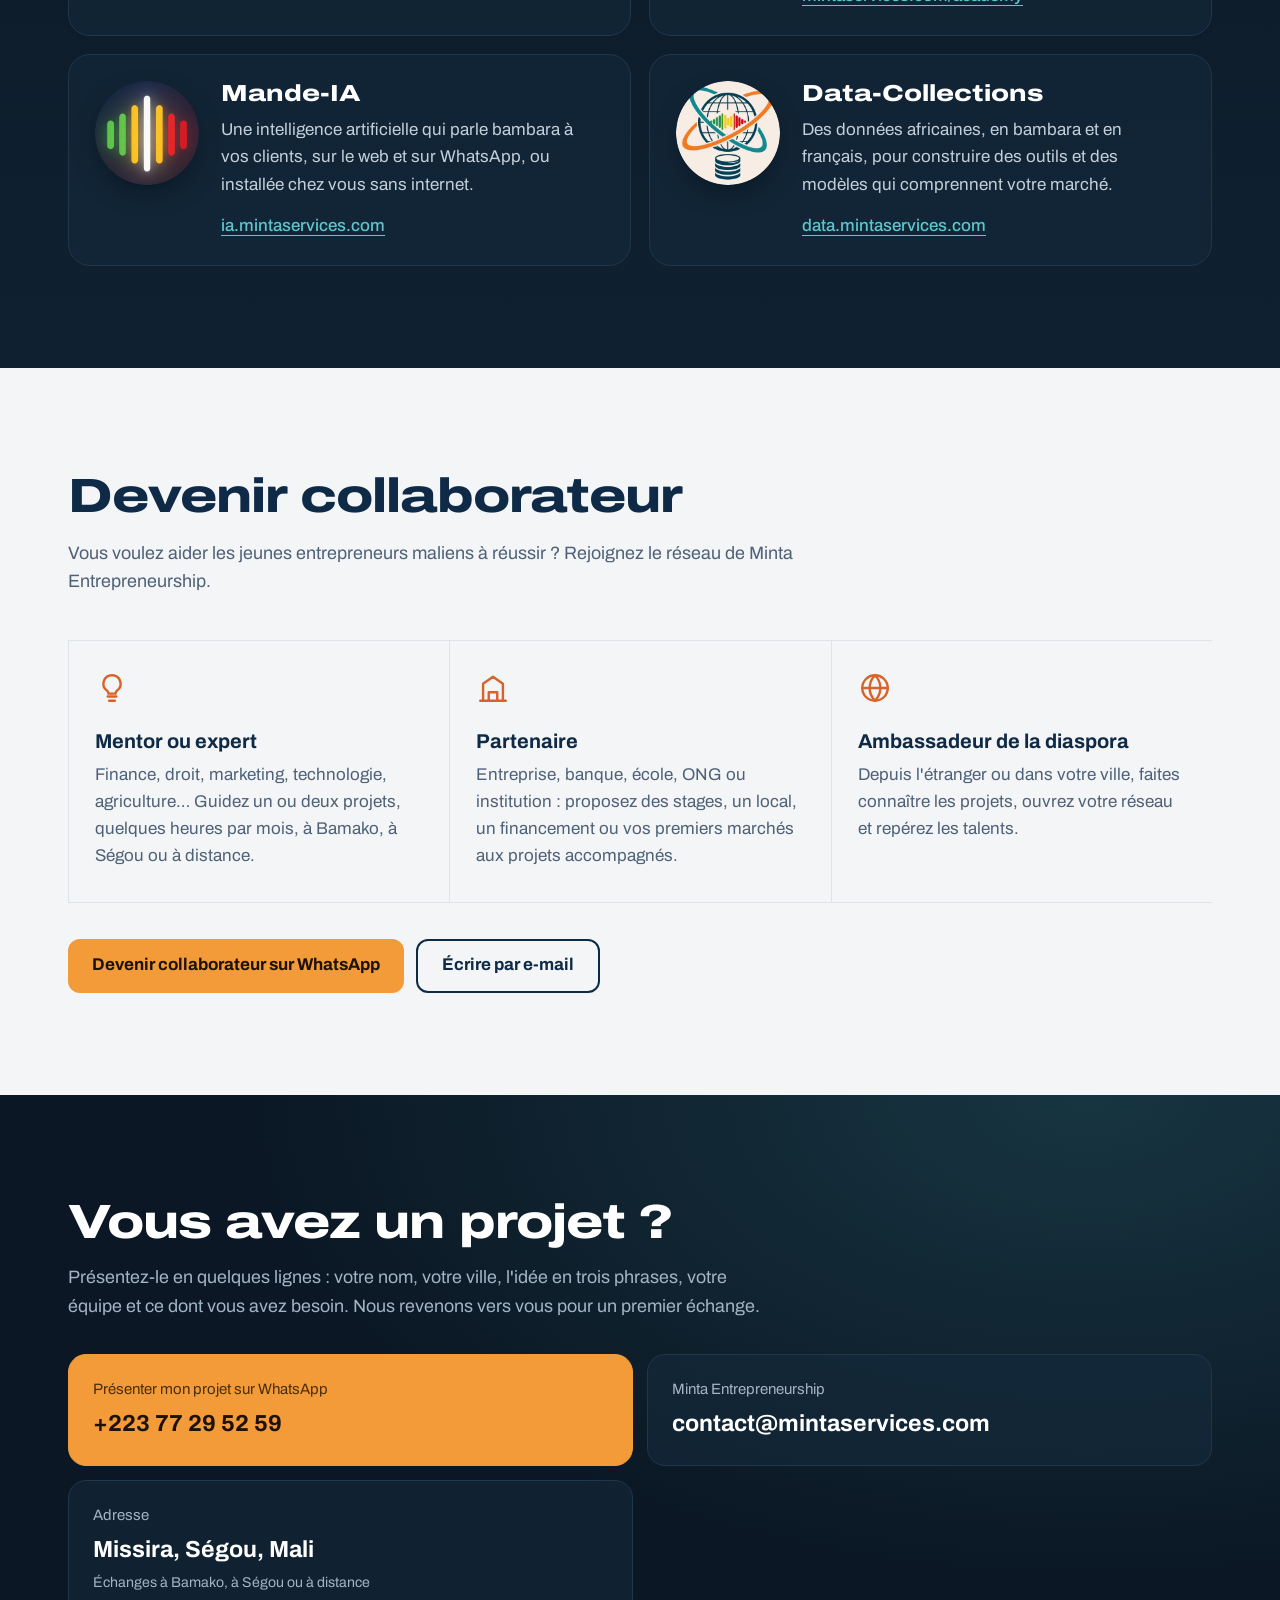
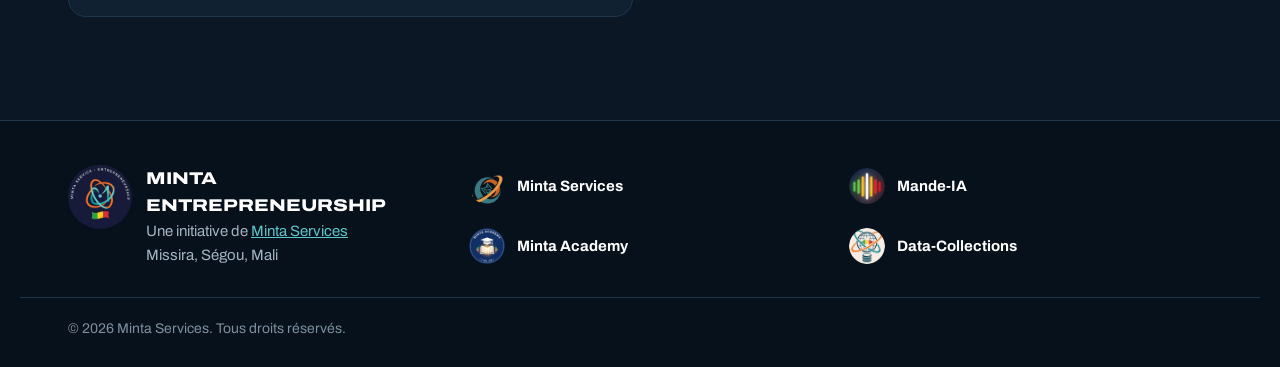
==== commit a904ab38: "Site : modules en libre accès et formation accompagnée payante Co-Authored-By: Claude Opus 5.5 <nore" ====
--- a/site/entrepreneuriat/index.html
+++ b/site/entrepreneuriat/index.html
@@ -139,7 +139,7 @@
         <img class="brand-logo" src="../assets/logos/minta-academy.webp" alt="Logo Minta Academy" width="320" height="320" loading="lazy">
         <div class="brand-body">
           <h3>Minta Academy</h3>
-          <p>La formation gratuite pour vous et votre équipe : serveurs, sites, Python et intelligence artificielle locale.</p>
+          <p>Des modules en libre accès et une formation accompagnée pour vous et votre équipe : serveurs, sites, Python et intelligence artificielle locale.</p>
           <ul class="brand-links"><li><a href="../academy/">mintaservices.com/academy</a></li></ul>
         </div>
       </article>
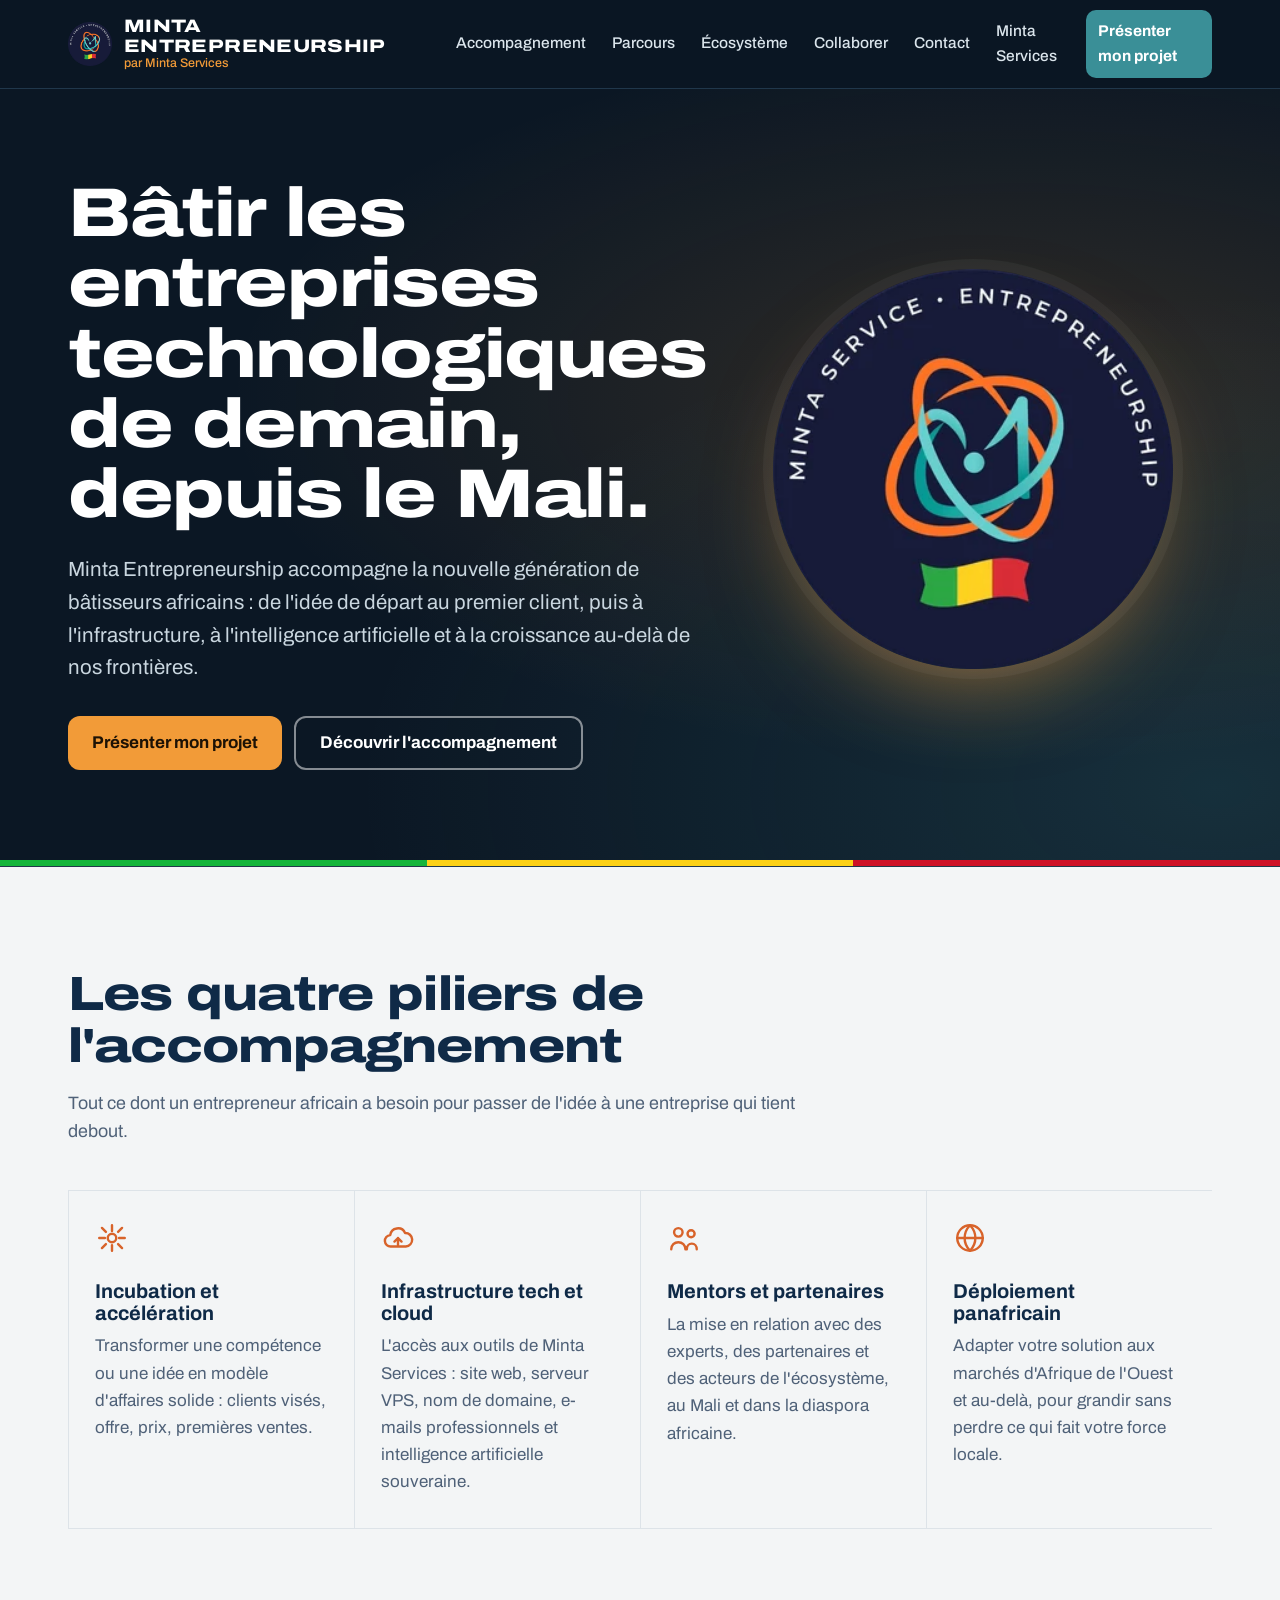
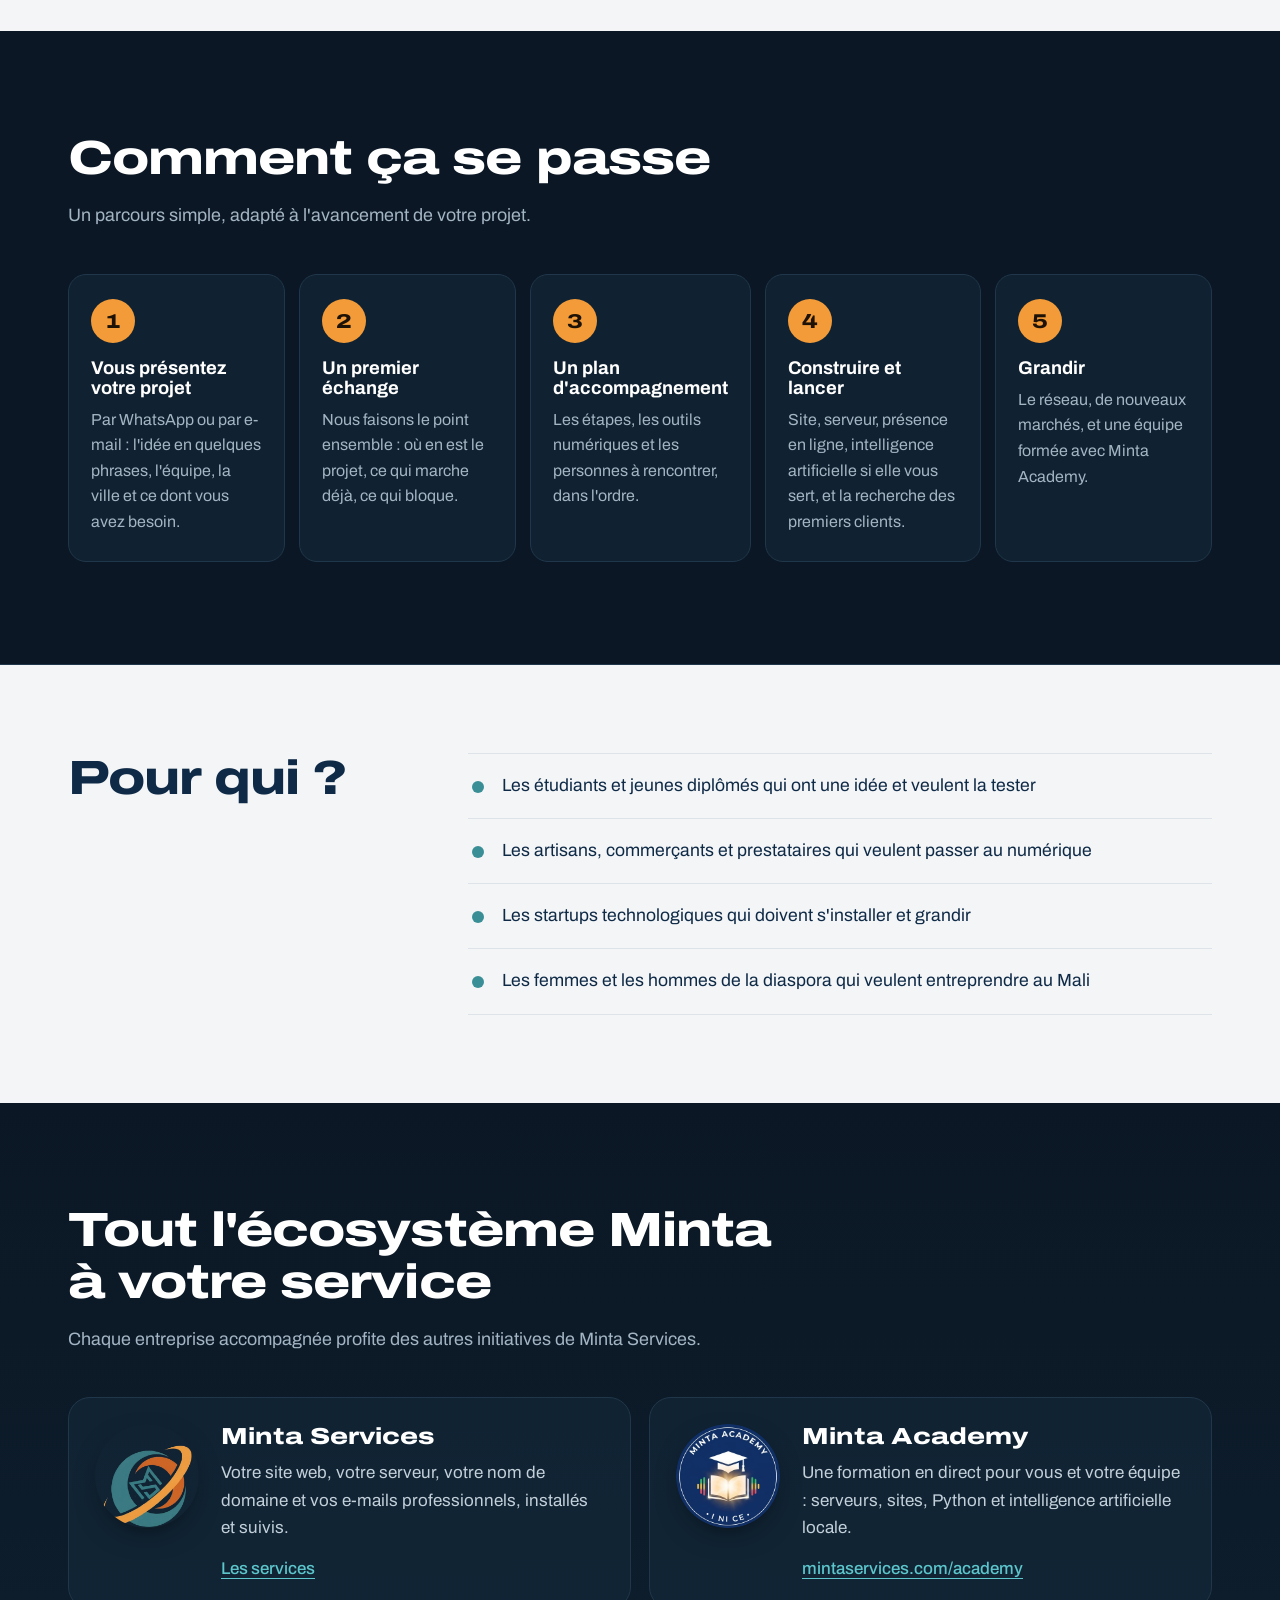
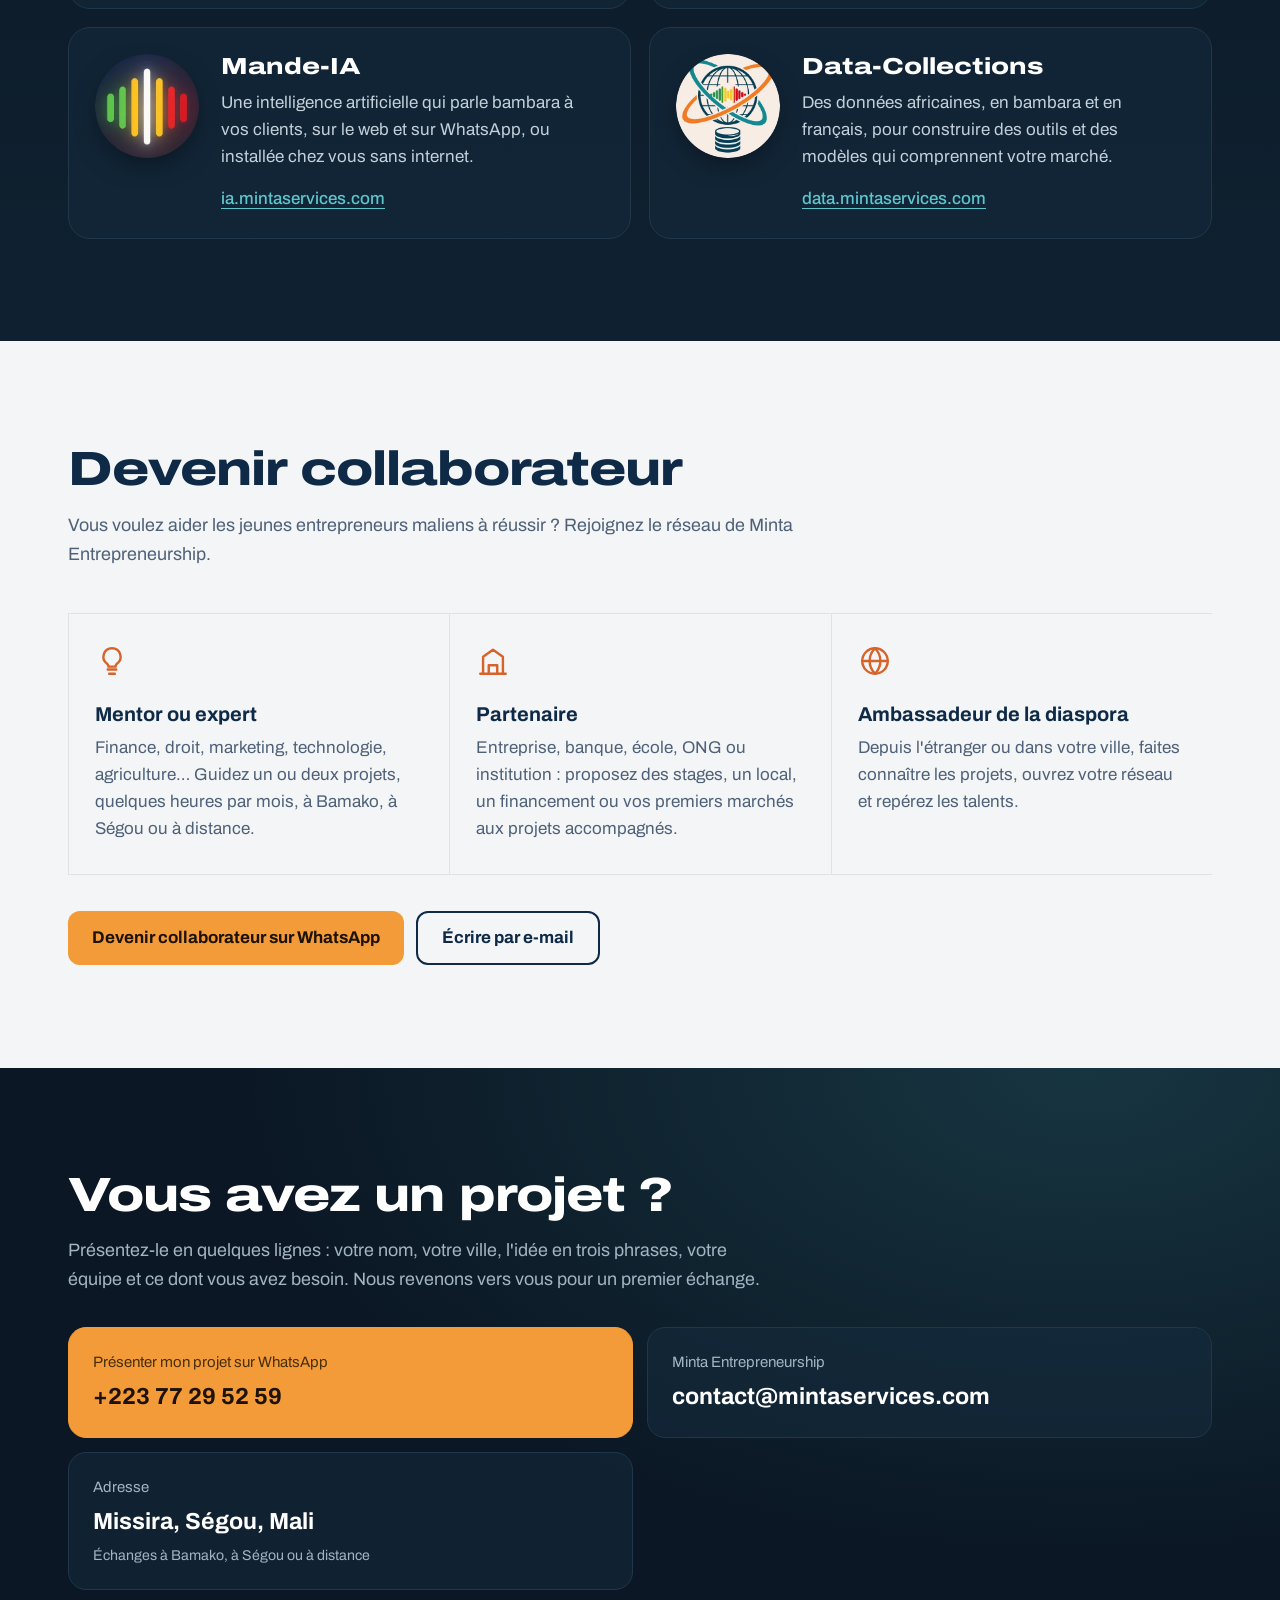
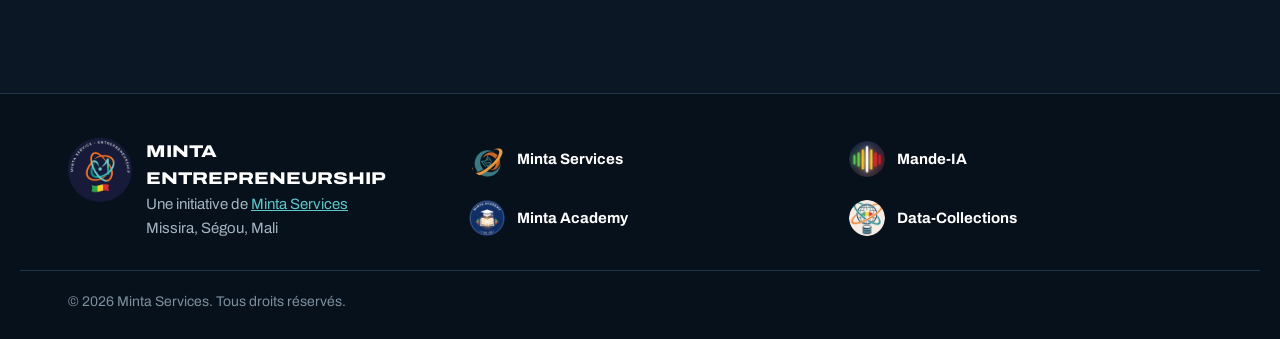
==== commit 738eb55b: "Site : formations payantes, vidéos gratuites, plus de modules en libre accès Co-Authored-By: Claude " ====
--- a/site/entrepreneuriat/index.html
+++ b/site/entrepreneuriat/index.html
@@ -139,7 +139,7 @@
         <img class="brand-logo" src="../assets/logos/minta-academy.webp" alt="Logo Minta Academy" width="320" height="320" loading="lazy">
         <div class="brand-body">
           <h3>Minta Academy</h3>
-          <p>Des modules en libre accès et une formation accompagnée pour vous et votre équipe : serveurs, sites, Python et intelligence artificielle locale.</p>
+          <p>Une formation en direct pour vous et votre équipe : serveurs, sites, Python et intelligence artificielle locale.</p>
           <ul class="brand-links"><li><a href="../academy/">mintaservices.com/academy</a></li></ul>
         </div>
       </article>
